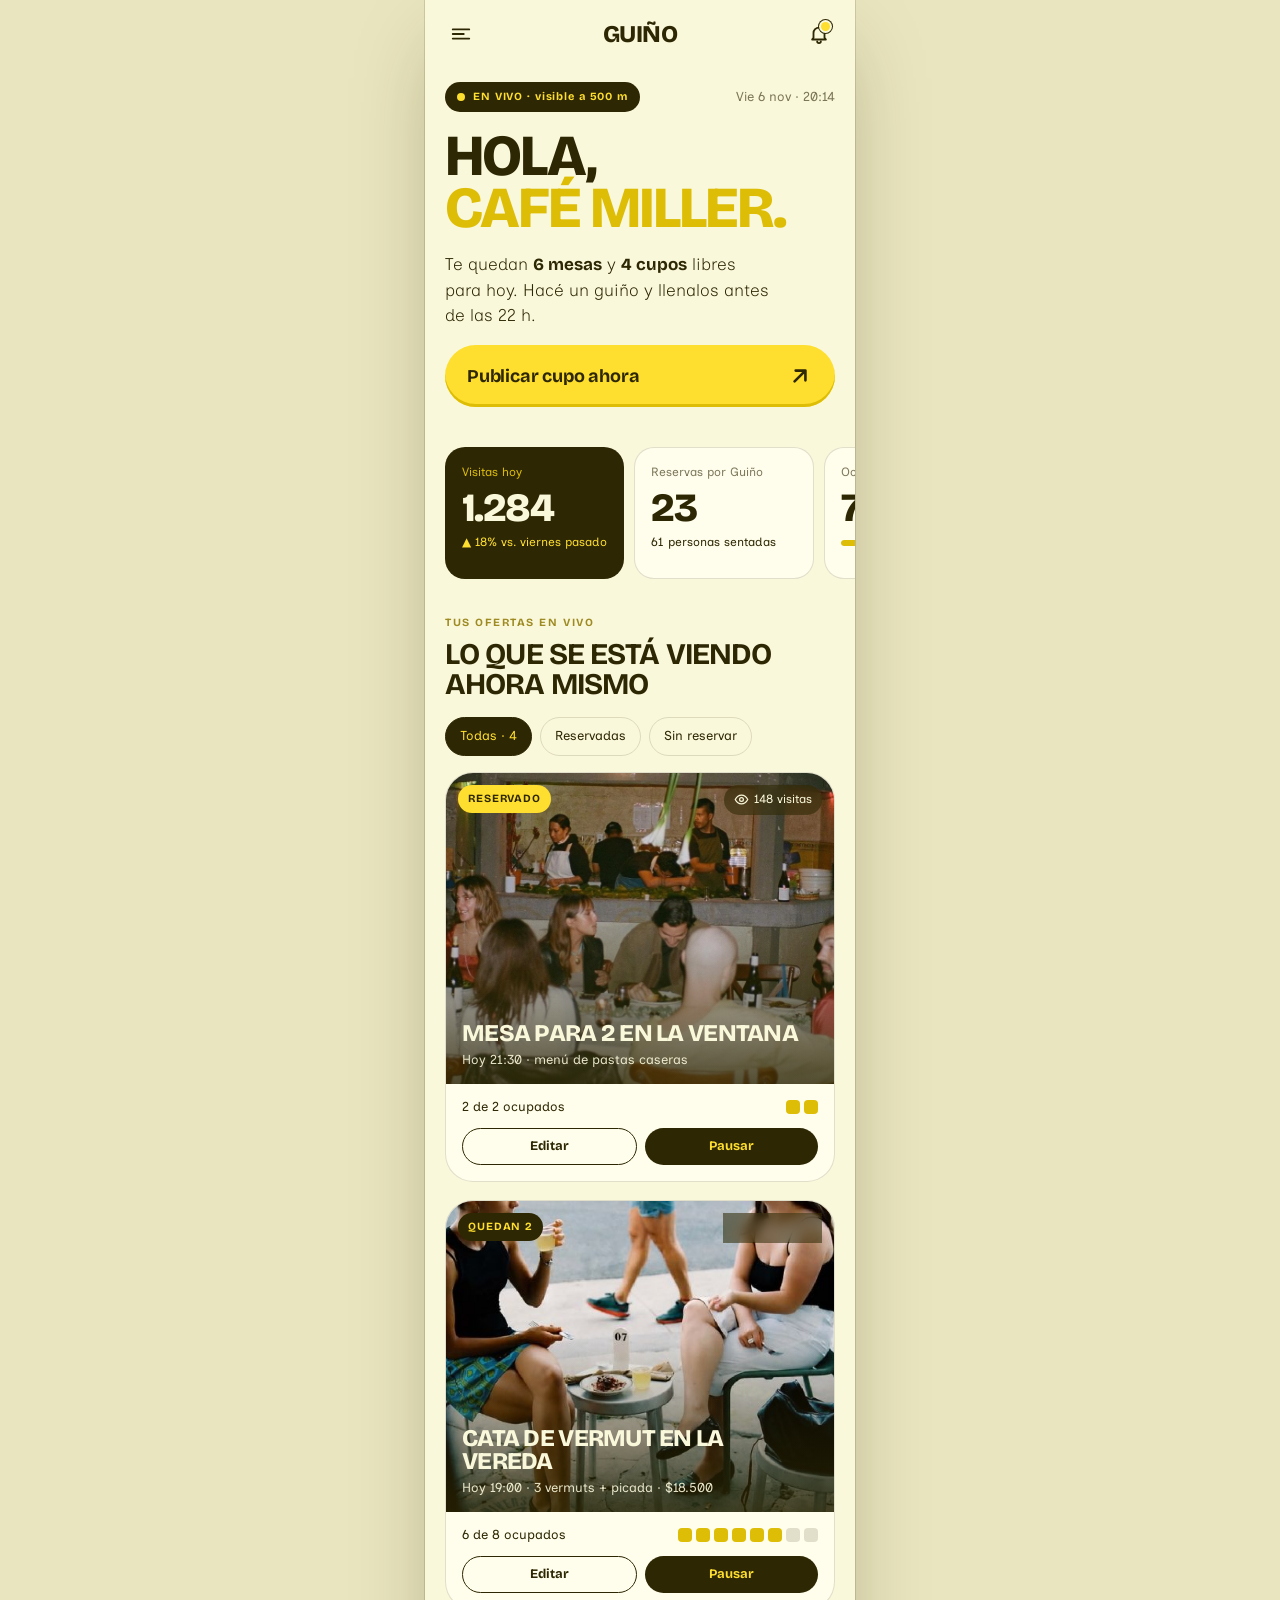
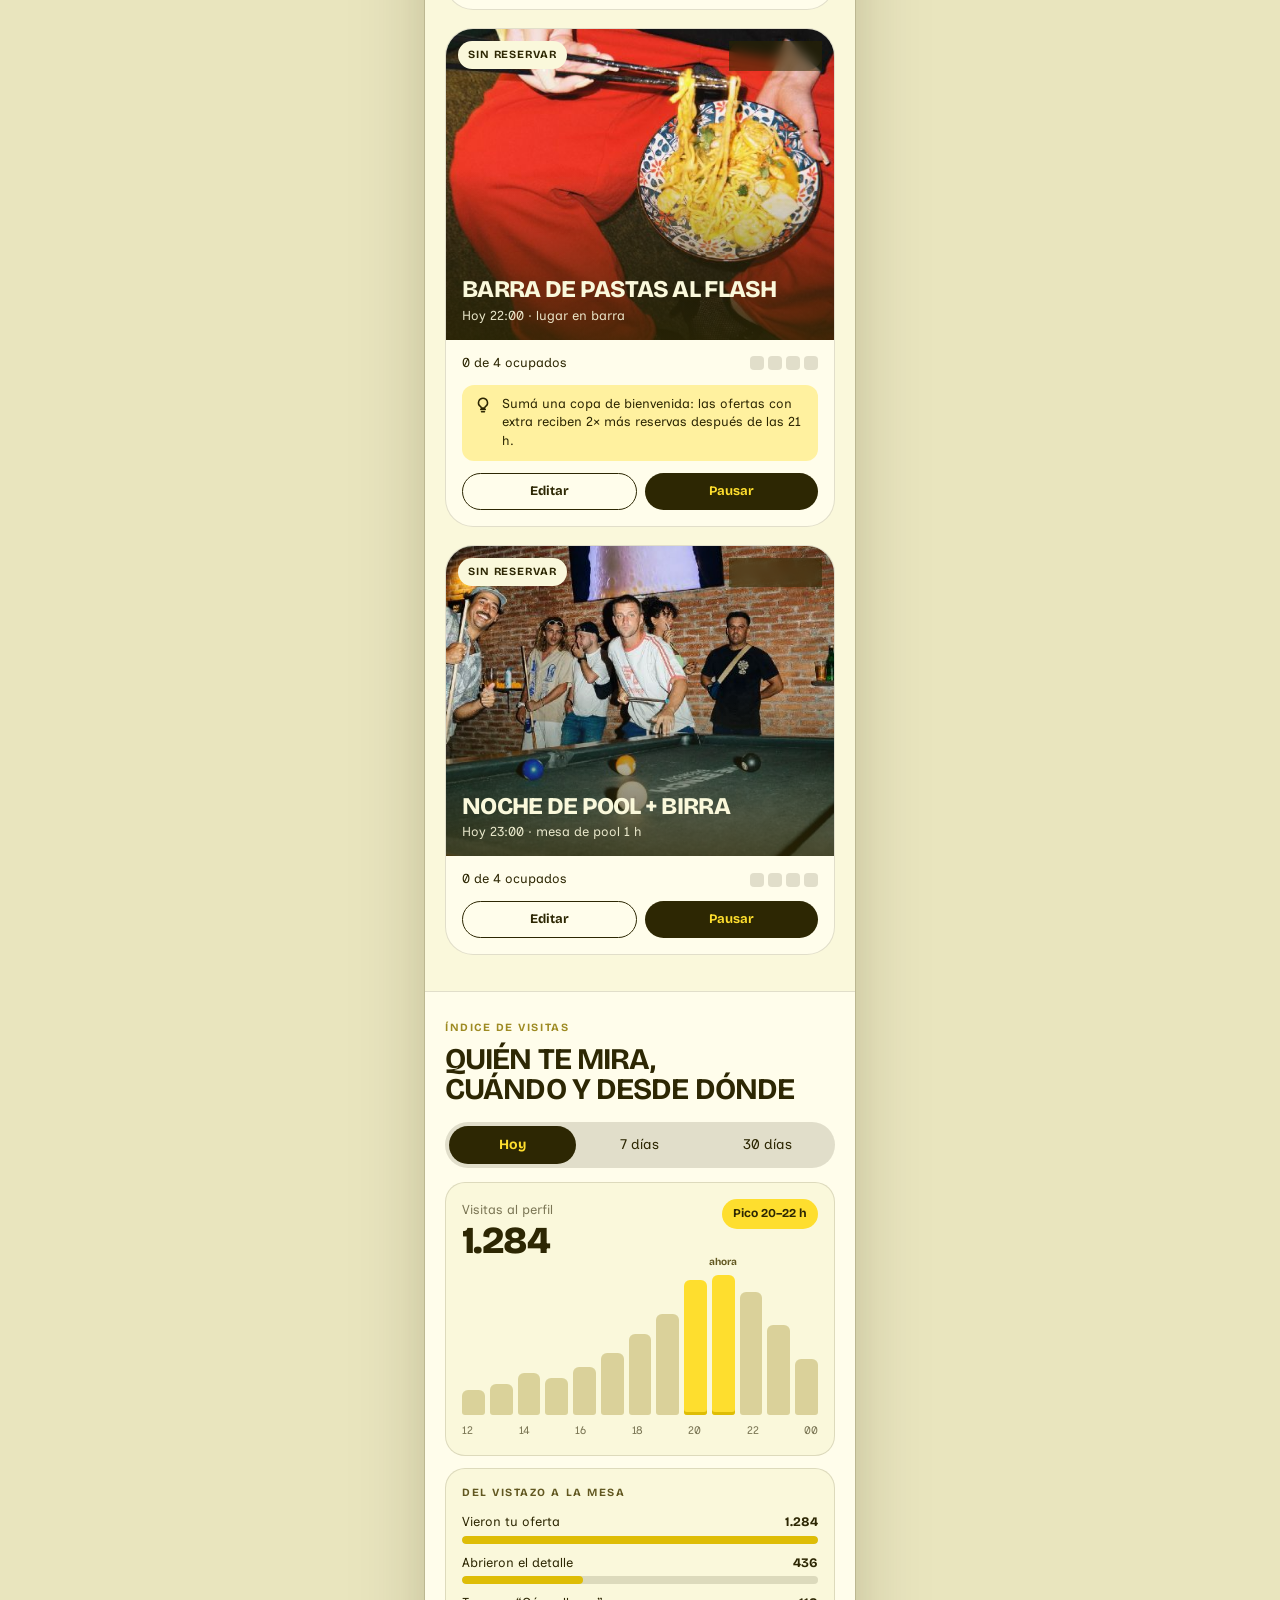
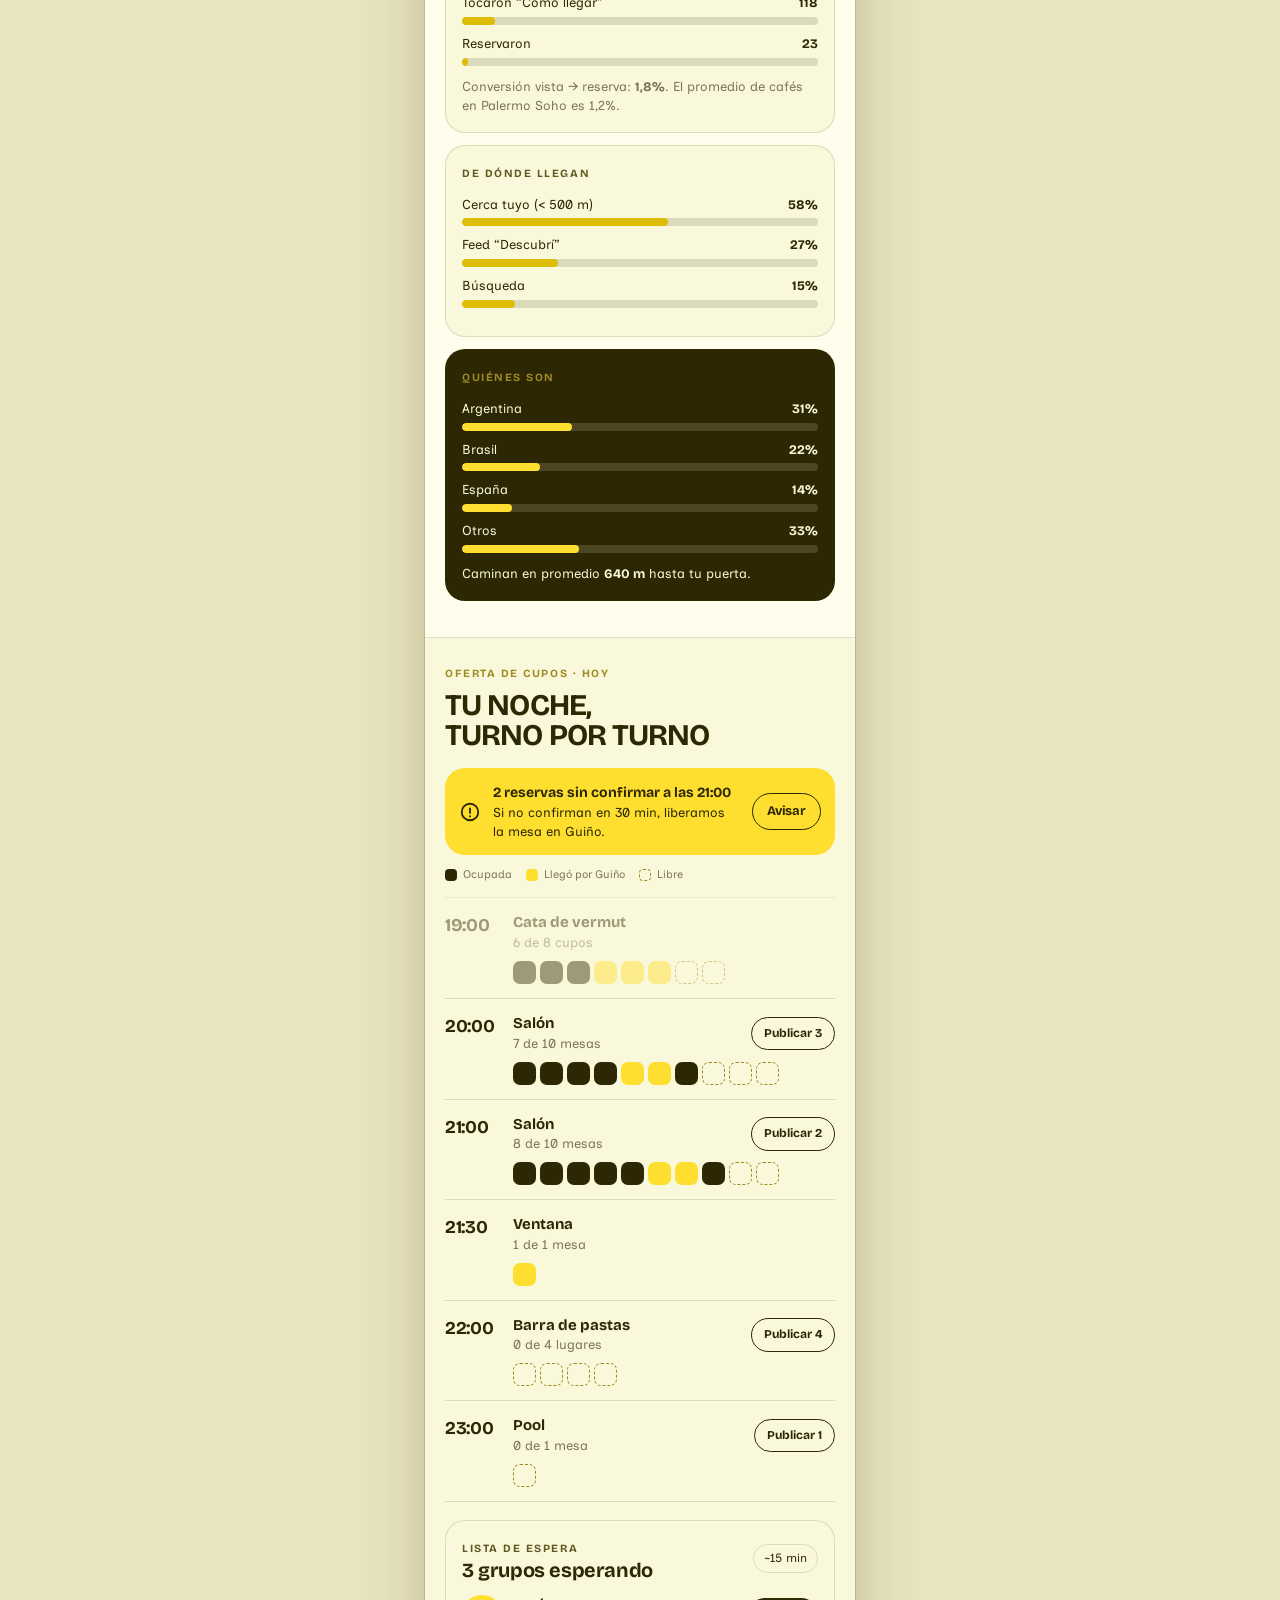
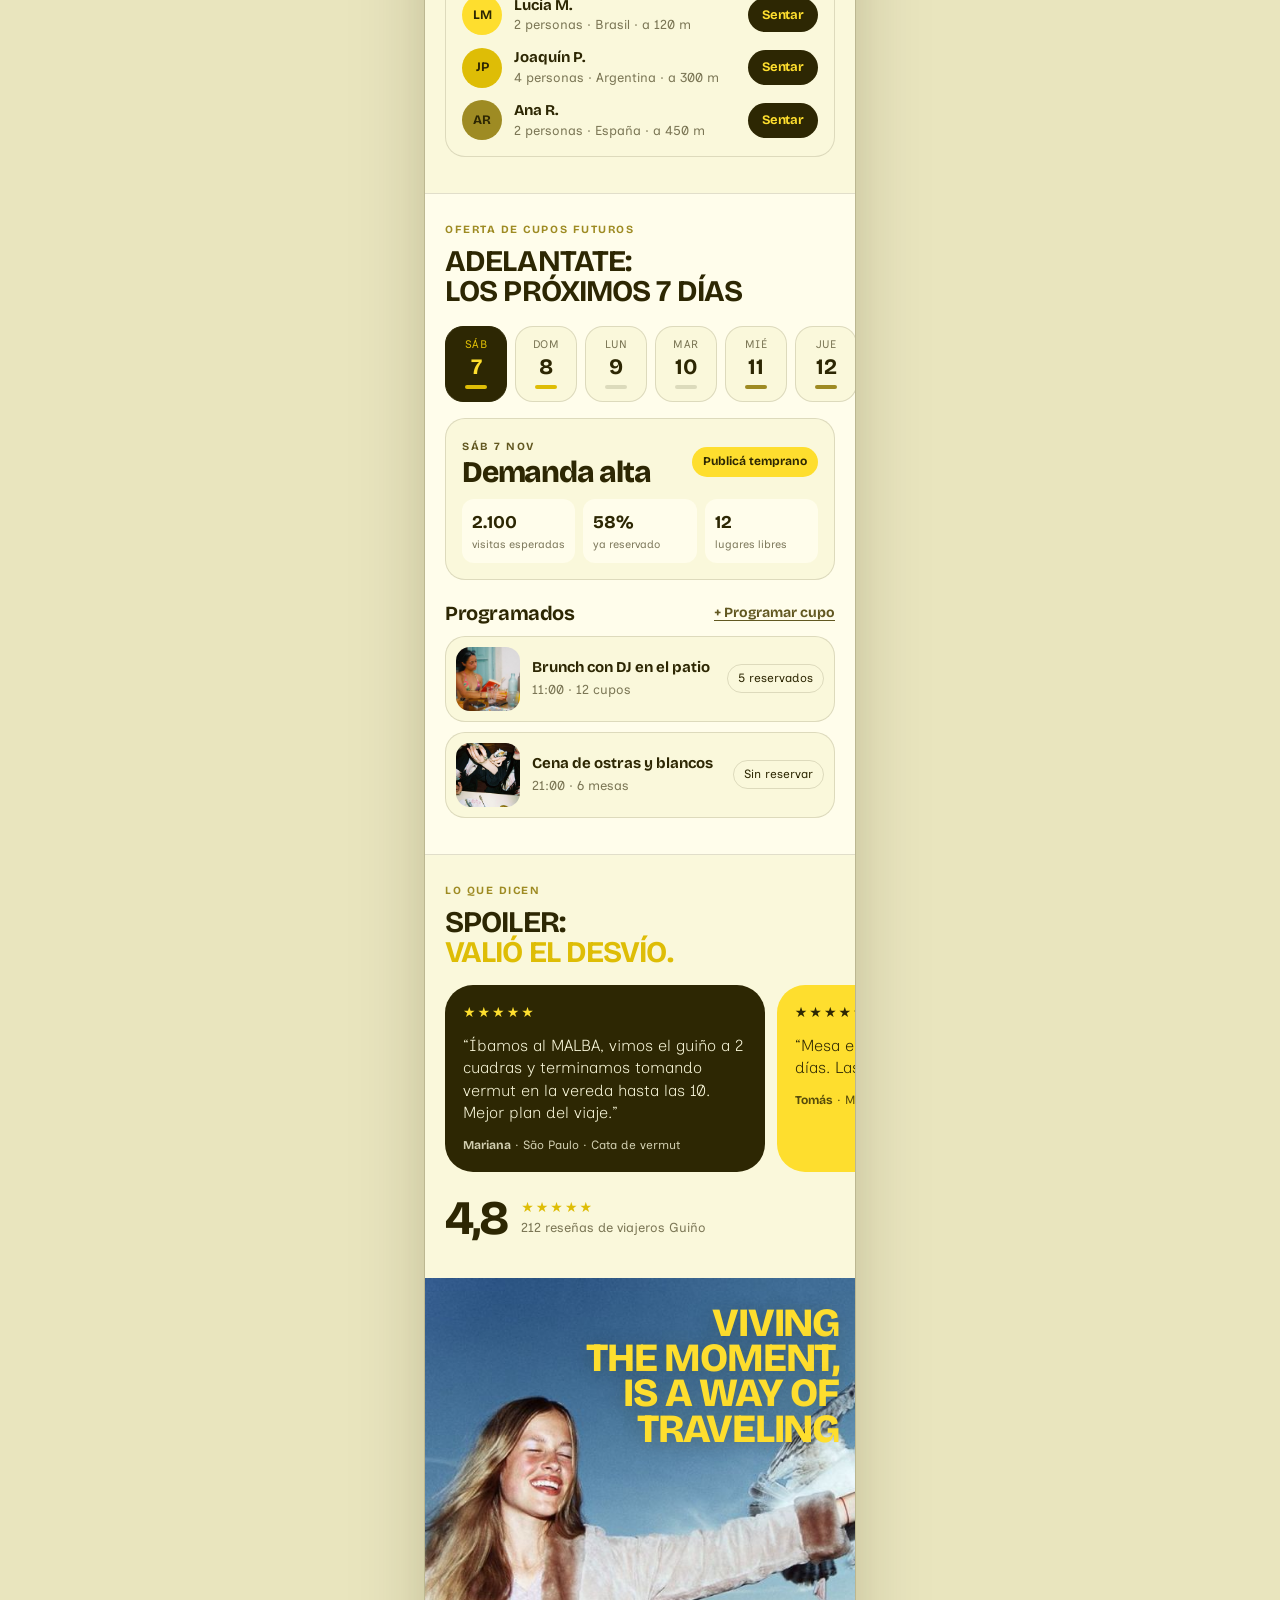
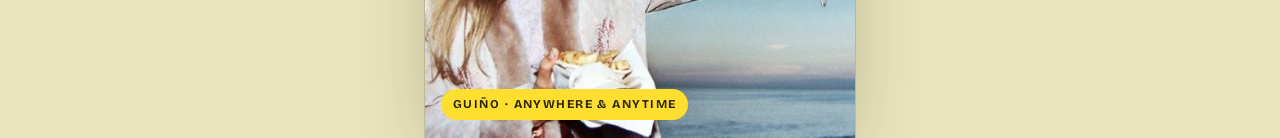
==== index.html @ d04aed24 "Primera versión del prototipo Guiño" ====
<!doctype html>
<html lang="es">
<head>
  <meta charset="utf-8">
  <meta name="viewport" content="width=device-width, initial-scale=1, viewport-fit=cover">
  <meta name="theme-color" content="#FAF8DB">
  <title>Guiño · Panel de oferentes</title>
  <link rel="preconnect" href="https://fonts.googleapis.com">
  <link rel="preconnect" href="https://fonts.gstatic.com" crossorigin>
  <link href="https://fonts.googleapis.com/css2?family=Bricolage+Grotesque:opsz,wght@12..96,400;12..96,700;12..96,800&family=Inclusive+Sans:wght@300;400&display=swap" rel="stylesheet">
  <link rel="stylesheet" href="css/styles.css">
</head>
<body>
<div class="app" id="app">

  <!-- ============ BARRA SUPERIOR (compartida) ============ -->
  <header class="topbar" id="topbar">
    <button class="icon-btn" id="openMenu" aria-label="Abrir menú" aria-controls="drawer" aria-expanded="false">
      <svg viewBox="0 0 24 24"><path d="M3 7h18M3 12h12M3 17h18"/></svg>
    </button>
    <a href="#inicio" class="wordmark" aria-label="Guiño, inicio">GUIÑO</a>
    <button class="icon-btn has-dot" aria-label="Notificaciones: 3 nuevas">
      <svg viewBox="0 0 24 24"><path d="M6 16V11a6 6 0 1 1 12 0v5l1.5 2h-15L6 16Z"/><path d="M10 20a2 2 0 0 0 4 0"/></svg>
    </button>
  </header>

  <main>
    <!-- ============ INICIO ============ -->
    <section id="inicio" class="section hero" data-section="inicio">
      <div class="live-row">
        <span class="live-pill" id="livePill"><i></i> EN VIVO · visible a 500 m</span>
        <span class="date">Vie 6 nov · 20:14</span>
      </div>
      <h1 class="h-display">Hola,<br><span class="hl">Café Miller.</span></h1>
      <p class="lead">Te quedan <b>6 mesas</b> y <b>4 cupos</b> libres para hoy. Hacé un guiño y llenalos antes de las 22&nbsp;h.</p>
      <button class="btn btn-sol btn-xl" data-open-sheet>
        Publicar cupo ahora
        <svg class="arrow" viewBox="0 0 24 24"><path d="M7 17 17 7M8 7h9v9"/></svg>
      </button>
    </section>

    <!-- KPIs -->
    <section class="kpis" aria-label="Resumen de hoy">
      <article class="kpi kpi-dark">
        <span class="kpi-label">Visitas hoy</span>
        <strong class="kpi-num" data-count="1284">0</strong>
        <span class="kpi-delta up">▲ 18% vs. viernes pasado</span>
      </article>
      <article class="kpi">
        <span class="kpi-label">Reservas por Guiño</span>
        <strong class="kpi-num" data-count="23">0</strong>
        <span class="kpi-delta">61 personas sentadas</span>
      </article>
      <article class="kpi">
        <span class="kpi-label">Ocupación ahora</span>
        <strong class="kpi-num"><span data-count="72">0</span>%</strong>
        <div class="meter"><i style="width:72%"></i></div>
      </article>
      <article class="kpi kpi-sol">
        <span class="kpi-label">Ingresos por Guiño</span>
        <strong class="kpi-num kpi-num-sm">$486.300</strong>
        <span class="kpi-delta">hoy, hasta ahora</span>
      </article>
    </section>

    <!-- OFERTAS -->
    <section class="section" id="ofertas" data-section="inicio">
      <div class="sec-head">
        <span class="eyebrow">Tus ofertas en vivo</span>
        <h2 class="h-sec">Lo que se está viendo<br>ahora mismo</h2>
      </div>
      <div class="filters" role="tablist" aria-label="Filtrar ofertas">
        <button class="chip is-on" data-filter="todas">Todas · <span id="cntTodas">4</span></button>
        <button class="chip" data-filter="reservado">Reservadas</button>
        <button class="chip" data-filter="libre">Sin reservar</button>
      </div>
      <div class="offers" id="offers"><!-- render js --></div>
    </section>

    <!-- ============ ÍNDICE DE VISITAS ============ -->
    <section class="section band" id="visitas" data-section="visitas">
      <div class="sec-head">
        <span class="eyebrow">Índice de visitas</span>
        <h2 class="h-sec">Quién te mira,<br>cuándo y desde dónde</h2>
      </div>

      <div class="seg" role="tablist" aria-label="Período">
        <button class="is-on" data-range="hoy">Hoy</button>
        <button data-range="semana">7 días</button>
        <button data-range="mes">30 días</button>
      </div>

      <div class="card chart-card" id="visitas-hora">
        <div class="chart-top">
          <div>
            <span class="muted sm">Visitas al perfil</span>
            <strong class="big-num" id="chartTotal">1.284</strong>
          </div>
          <span class="tag tag-sol" id="chartPeak">Pico 20–22 h</span>
        </div>
        <div class="bars" id="bars" aria-label="Gráfico de visitas"></div>
        <div class="bars-axis" id="barsAxis"></div>
      </div>

      <div class="funnel card">
        <span class="eyebrow dark">Del vistazo a la mesa</span>
        <ol class="funnel-steps">
          <li><span>Vieron tu oferta</span><b>1.284</b><i style="--w:100%"></i></li>
          <li><span>Abrieron el detalle</span><b>436</b><i style="--w:34%"></i></li>
          <li><span>Tocaron “Cómo llegar”</span><b>118</b><i style="--w:9.2%"></i></li>
          <li><span>Reservaron</span><b>23</b><i style="--w:1.8%"></i></li>
        </ol>
        <p class="sm muted">Conversión vista → reserva: <b>1,8%</b>. El promedio de cafés en Palermo Soho es 1,2%.</p>
      </div>

      <div class="grid-2" id="visitas-fuentes">
        <div class="card">
          <span class="eyebrow dark">De dónde llegan</span>
          <ul class="share">
            <li><span>Cerca tuyo (&lt; 500 m)</span><b>58%</b><i style="--w:58%"></i></li>
            <li><span>Feed “Descubrí”</span><b>27%</b><i style="--w:27%"></i></li>
            <li><span>Búsqueda</span><b>15%</b><i style="--w:15%"></i></li>
          </ul>
        </div>
        <div class="card card-dark" id="visitas-viajeros">
          <span class="eyebrow">Quiénes son</span>
          <ul class="share share-dark">
            <li><span>Argentina</span><b>31%</b><i style="--w:31%"></i></li>
            <li><span>Brasil</span><b>22%</b><i style="--w:22%"></i></li>
            <li><span>España</span><b>14%</b><i style="--w:14%"></i></li>
            <li><span>Otros</span><b>33%</b><i style="--w:33%"></i></li>
          </ul>
          <p class="sm">Caminan en promedio <b>640 m</b> hasta tu puerta.</p>
        </div>
      </div>
    </section>

    <!-- ============ CUPOS DE HOY ============ -->
    <section class="section" id="hoy" data-section="hoy">
      <div class="sec-head">
        <span class="eyebrow">Oferta de cupos · hoy</span>
        <h2 class="h-sec">Tu noche,<br>turno por turno</h2>
      </div>

      <div class="alert" id="hoy-sinconfirmar">
        <svg viewBox="0 0 24 24"><path d="M12 8v5M12 16.5v.5"/><circle cx="12" cy="12" r="9"/></svg>
        <div>
          <b>2 reservas sin confirmar a las 21:00</b>
          <p class="sm">Si no confirman en 30 min, liberamos la mesa en Guiño.</p>
        </div>
        <button class="btn btn-ghost btn-sm" data-toast="Recordatorio enviado a 2 reservas.">Avisar</button>
      </div>

      <ol class="timeline" id="hoy-turnos"><!-- render js --></ol>

      <div class="card waitlist" id="hoy-espera">
        <div class="row-between">
          <div>
            <span class="eyebrow dark">Lista de espera</span>
            <h3 class="h-card">3 grupos esperando</h3>
          </div>
          <span class="tag">~15 min</span>
        </div>
        <ul class="wl">
          <li><span class="av" style="--c:#FEDE2E">LM</span><div><b>Lucía M.</b><span class="sm muted">2 personas · Brasil · a 120 m</span></div><button class="btn btn-sm btn-dark" data-toast="Le avisamos a Lucía que su mesa está lista.">Sentar</button></li>
          <li><span class="av" style="--c:#DEBD06">JP</span><div><b>Joaquín P.</b><span class="sm muted">4 personas · Argentina · a 300 m</span></div><button class="btn btn-sm btn-dark" data-toast="Le avisamos a Joaquín que su mesa está lista.">Sentar</button></li>
          <li><span class="av" style="--c:#9E8B23">AR</span><div><b>Ana R.</b><span class="sm muted">2 personas · España · a 450 m</span></div><button class="btn btn-sm btn-dark" data-toast="Le avisamos a Ana que su mesa está lista.">Sentar</button></li>
        </ul>
      </div>
    </section>

    <!-- ============ CUPOS FUTUROS ============ -->
    <section class="section band" id="futuros" data-section="futuros">
      <div class="sec-head">
        <span class="eyebrow">Oferta de cupos futuros</span>
        <h2 class="h-sec">Adelantate:<br>los próximos 7 días</h2>
      </div>

      <div class="days" id="futuros-calendario" role="tablist" aria-label="Elegí un día"><!-- render js --></div>

      <div class="card forecast" id="forecast"><!-- render js --></div>

      <div id="futuros-programados">
        <div class="row-between list-head">
          <h3 class="h-card">Programados</h3>
          <button class="link" data-open-sheet>+ Programar cupo</button>
        </div>
        <div class="sched" id="sched"><!-- render js --></div>
      </div>
    </section>

    <!-- ============ RESEÑAS ============ -->
    <section class="section" id="resenas" data-section="resenas">
      <div class="sec-head">
        <span class="eyebrow">Lo que dicen</span>
        <h2 class="h-sec h-spoiler">Spoiler:<br><span class="hl">valió el desvío.</span></h2>
      </div>
      <div class="reviews">
        <figure class="review">
          <div class="stars" aria-label="5 de 5">★★★★★</div>
          <blockquote>“Íbamos al MALBA, vimos el guiño a 2 cuadras y terminamos tomando vermut en la vereda hasta las 10. Mejor plan del viaje.”</blockquote>
          <figcaption><b>Mariana</b> · São Paulo · Cata de vermut</figcaption>
        </figure>
        <figure class="review review-sol">
          <div class="stars" aria-label="5 de 5">★★★★★</div>
          <blockquote>“Mesa en la ventana sin reservar con días. Las pastas, una locura.”</blockquote>
          <figcaption><b>Tomás</b> · Madrid · Mesa para 2</figcaption>
        </figure>
        <figure class="review">
          <div class="stars" aria-label="4 de 5">★★★★☆</div>
          <blockquote>“Lindo lugar, buena música. Ojo que el pool se llena rápido.”</blockquote>
          <figcaption><b>Camille</b> · Lyon · Noche de pool</figcaption>
        </figure>
      </div>
      <div class="rating-sum">
        <strong>4,8</strong>
        <div><span class="stars">★★★★★</span><span class="sm muted">212 reseñas de viajeros Guiño</span></div>
      </div>
    </section>

    <!-- ============ CIERRE ============ -->
    <section class="outro">
      <img src="assets/img/gaviota.jpg" alt="Una chica ríe frente al mar mientras una gaviota le roba la comida" loading="lazy">
      <p class="outro-type">Viving<br>the moment,<br>is a way of<br>traveling</p>
      <span class="outro-tag">GUIÑO · Anywhere &amp; anytime</span>
    </section>
  </main>

  <!-- Botón flotante -->
  <button class="fab" data-open-sheet aria-label="Publicar cupo">
    <svg viewBox="0 0 24 24"><path d="M12 5v14M5 12h14"/></svg>
  </button>

  <!-- ============ MENÚ LATERAL ============ -->
  <div class="scrim" id="scrim" hidden></div>
  <nav class="drawer" id="drawer" aria-label="Menú principal" aria-hidden="true">
    <div class="drawer-head">
      <img src="assets/img/vermut-vereda.jpg" alt="">
      <div>
        <b>Café Miller</b>
        <span class="sm">Palermo Soho · Café &amp; vintage</span>
      </div>
      <button class="icon-btn" id="closeMenu" aria-label="Cerrar menú">
        <svg viewBox="0 0 24 24"><path d="M6 6l12 12M18 6 6 18"/></svg>
      </button>
    </div>

    <ul class="nav">
      <li><a href="#inicio" data-nav="inicio"><span class="n">01</span>Inicio</a>
        <ul class="sub"><li><a href="#ofertas">Ofertas en vivo</a></li></ul></li>
      <li><a href="#visitas" data-nav="visitas"><span class="n">02</span>Índice de visitas</a>
        <ul class="sub">
          <li><a href="#visitas-hora">Por hora</a></li>
          <li><a href="#visitas-fuentes">Fuentes</a></li>
          <li><a href="#visitas-viajeros">Viajeros</a></li>
        </ul></li>
      <li><a href="#hoy" data-nav="hoy"><span class="n">03</span>Cupos de hoy <em class="badge">6</em></a>
        <ul class="sub">
          <li><a href="#hoy-turnos">Turnos</a></li>
          <li><a href="#hoy-sinconfirmar">Sin confirmar</a></li>
          <li><a href="#hoy-espera">Lista de espera</a></li>
        </ul></li>
      <li><a href="#futuros" data-nav="futuros"><span class="n">04</span>Cupos futuros</a>
        <ul class="sub">
          <li><a href="#futuros-calendario">Calendario</a></li>
          <li><a href="#futuros-programados">Programados</a></li>
        </ul></li>
      <li><a href="#resenas" data-nav="resenas"><span class="n">05</span>Reseñas</a></li>
    </ul>

    <ul class="nav-secondary">
      <li><a href="#" data-toast="Perfil del lugar · próximamente en el prototipo">Perfil del lugar</a></li>
      <li><a href="#" data-toast="Pagos y liquidaciones · próximamente en el prototipo">Pagos y liquidaciones</a></li>
      <li><a href="#" data-toast="Ayuda · próximamente en el prototipo">Ayuda</a></li>
    </ul>

    <label class="switch-row">
      <span><b>Visible en vivo</b><span class="sm">Los viajeros cerca te ven</span></span>
      <input type="checkbox" id="liveToggle" checked>
      <span class="switch" aria-hidden="true"></span>
    </label>
  </nav>

  <!-- ============ HOJA: PUBLICAR CUPO ============ -->
  <div class="sheet" id="sheet" role="dialog" aria-modal="true" aria-labelledby="sheetTitle" aria-hidden="true">
    <div class="sheet-grip"></div>
    <div class="sheet-head">
      <h2 id="sheetTitle" class="h-card">Hacé un guiño</h2>
      <button class="icon-btn" data-close-sheet aria-label="Cerrar">
        <svg viewBox="0 0 24 24"><path d="M6 6l12 12M18 6 6 18"/></svg>
      </button>
    </div>
    <form id="publishForm">
      <fieldset>
        <legend>¿Qué ofrecés?</legend>
        <div class="chips" data-group="tipo">
          <button type="button" class="chip is-on" data-v="Mesa">Mesa</button>
          <button type="button" class="chip" data-v="Experiencia">Experiencia</button>
          <button type="button" class="chip" data-v="Barra">Lugar en barra</button>
        </div>
      </fieldset>
      <fieldset>
        <legend>¿Para cuándo?</legend>
        <div class="chips" data-group="hora">
          <button type="button" class="chip is-on" data-v="Ahora">Ahora</button>
          <button type="button" class="chip" data-v="20:30">20:30</button>
          <button type="button" class="chip" data-v="21:00">21:00</button>
          <button type="button" class="chip" data-v="21:30">21:30</button>
          <button type="button" class="chip" data-v="22:00">22:00</button>
        </div>
      </fieldset>
      <fieldset>
        <legend>Lugares</legend>
        <div class="stepper">
          <button type="button" data-step="-1" aria-label="Menos">−</button>
          <output id="lugares">2</output>
          <button type="button" data-step="1" aria-label="Más">+</button>
        </div>
      </fieldset>
      <fieldset>
        <legend>El guiño (opcional)</legend>
        <div class="chips" data-group="extra">
          <button type="button" class="chip is-on" data-v="">Sin extra</button>
          <button type="button" class="chip" data-v="Copa de bienvenida">Copa de bienvenida</button>
          <button type="button" class="chip" data-v="10% off">10% off</button>
        </div>
      </fieldset>
      <div class="preview">
        <span class="eyebrow dark">Así lo ven los viajeros</span>
        <p id="previewText"><b>Mesa para 2 · Ahora</b><br>A 500 m: Café Miller, comida casera y moda vintage. ¿Te sumás?</p>
      </div>
      <button type="submit" class="btn btn-dark btn-xl">Publicar en vivo
        <svg class="arrow" viewBox="0 0 24 24"><path d="M7 17 17 7M8 7h9v9"/></svg>
      </button>
    </form>
  </div>

  <div class="toast" id="toast" role="status" aria-live="polite"></div>
</div>

<script src="js/app.js"></script>
</body>
</html>
---- css/styles.css ----
/* =========================================================
   GUIÑO · Panel de oferentes — sistema visual
   Paleta y tipografías tomadas del branding (ppt GUIÑO)
   ========================================================= */
:root {
  --crema:   #FAF8DB;
  --sol:     #FEDE2E;
  --mostaza: #DEBD06;
  --oliva:   #9E8B23;
  --musgo:   #625821;
  --noche:   #2D2703;

  --bg: var(--crema);
  --ink: var(--noche);
  --ink-soft: color-mix(in srgb, var(--noche) 62%, transparent);
  --line: color-mix(in srgb, var(--noche) 14%, transparent);
  --card: #FFFDEB;

  --f-title: "Bricolage Grotesque", system-ui, sans-serif;
  --f-text: "Inclusive Sans", system-ui, sans-serif;

  --r-lg: 28px;
  --r-md: 20px;
  --r-sm: 12px;
  --gutter: 20px;
  --app-w: 430px;
}

* { box-sizing: border-box; margin: 0; padding: 0; }
html { scroll-behavior: smooth; scroll-padding-top: 76px; }
body {
  background: #E9E5BE;
  color: var(--ink);
  font-family: var(--f-text);
  font-size: 15px;
  line-height: 1.45;
  -webkit-font-smoothing: antialiased;
}
img { display: block; max-width: 100%; }
button { font: inherit; color: inherit; background: none; border: 0; cursor: pointer; }
a { color: inherit; text-decoration: none; }
svg { width: 22px; height: 22px; fill: none; stroke: currentColor; stroke-width: 2; stroke-linecap: round; stroke-linejoin: round; }
b, strong { font-weight: 400; font-family: var(--f-title); font-weight: 700; }

/* ---------- Marco de app (en desktop se ve como un teléfono) ---------- */
.app {
  position: relative;
  max-width: var(--app-w);
  margin: 0 auto;
  min-height: 100vh;
  background: var(--bg);
  overflow-x: clip;
}
@media (min-width: 600px) {
  .app { box-shadow: 0 0 0 1px var(--line), 0 30px 80px -20px rgba(45,39,3,.35); }
}

/* ---------- Tipografía ---------- */
.h-display {
  font-family: var(--f-title);
  font-weight: 800;
  font-size: clamp(46px, 14vw, 58px);
  line-height: .9;
  letter-spacing: -.035em;
  text-transform: uppercase;
}
.h-sec {
  font-family: var(--f-title);
  font-weight: 700;
  font-size: 30px;
  line-height: 1;
  letter-spacing: -.03em;
  text-transform: uppercase;
}
.h-card { font-family: var(--f-title); font-weight: 700; font-size: 20px; letter-spacing: -.02em; line-height: 1.1; }
.hl { color: var(--mostaza); }
.eyebrow {
  display: inline-block;
  font-family: var(--f-title);
  font-size: 11px;
  font-weight: 700;
  letter-spacing: .14em;
  text-transform: uppercase;
  color: var(--oliva);
}
.eyebrow.dark { color: var(--musgo); }
.lead { font-size: 17px; font-weight: 300; max-width: 30ch; }
.sm { font-size: 13px; }
.muted { color: var(--ink-soft); }

/* ---------- Barra superior ---------- */
.topbar {
  position: sticky; top: 0; z-index: 20;
  display: flex; align-items: center; justify-content: space-between;
  padding: 12px 14px;
  background: color-mix(in srgb, var(--crema) 88%, transparent);
  backdrop-filter: blur(12px);
  -webkit-backdrop-filter: blur(12px);
  transition: box-shadow .2s;
}
.topbar.is-scrolled { box-shadow: 0 1px 0 var(--line); }
.wordmark { font-family: var(--f-title); font-weight: 800; font-size: 24px; letter-spacing: -.02em; }
.icon-btn {
  width: 44px; height: 44px; border-radius: 50%;
  display: grid; place-items: center; position: relative;
  transition: background .15s;
}
.icon-btn:hover { background: color-mix(in srgb, var(--noche) 7%, transparent); }
.has-dot::after {
  content: ""; position: absolute; top: 10px; right: 11px;
  width: 9px; height: 9px; border-radius: 50%;
  background: var(--sol); box-shadow: 0 0 0 2px var(--crema), 0 0 0 3px var(--noche);
}

/* ---------- Secciones ---------- */
.section { padding: 28px var(--gutter) 36px; }
.band { background: var(--card); border-block: 1px solid var(--line); }
.sec-head { margin-bottom: 18px; display: grid; gap: 8px; }

/* ---------- Hero ---------- */
.hero { display: grid; gap: 18px; padding-top: 14px; }
.live-row { display: flex; justify-content: space-between; align-items: center; }
.live-pill {
  display: inline-flex; align-items: center; gap: 8px;
  font-family: var(--f-title); font-weight: 700; font-size: 11px; letter-spacing: .08em;
  padding: 7px 12px; border-radius: 99px; background: var(--noche); color: var(--sol);
}
.live-pill i { width: 8px; height: 8px; border-radius: 50%; background: var(--sol); animation: pulse 1.6s infinite; }
.live-pill.is-off { background: var(--line); color: var(--ink-soft); }
.live-pill.is-off i { background: var(--ink-soft); animation: none; }
@keyframes pulse { 0%{box-shadow:0 0 0 0 rgba(254,222,46,.7)} 70%{box-shadow:0 0 0 9px rgba(254,222,46,0)} 100%{box-shadow:0 0 0 0 rgba(254,222,46,0)} }
.date { font-size: 13px; color: var(--ink-soft); }

/* ---------- Botones ---------- */
.btn {
  display: inline-flex; align-items: center; justify-content: center; gap: 10px;
  font-family: var(--f-title); font-weight: 700; letter-spacing: -.01em;
  border-radius: 99px; padding: 12px 18px;
  transition: transform .12s, background .15s;
}
.btn:active { transform: scale(.97); }
.btn-xl { width: 100%; padding: 18px 22px; font-size: 18px; justify-content: space-between; }
.btn-sm { padding: 8px 14px; font-size: 13px; }
.btn-sol { background: var(--sol); color: var(--noche); box-shadow: inset 0 -3px 0 var(--mostaza); }
.btn-sol:hover { background: #ffe54f; }
.btn-dark { background: var(--noche); color: var(--sol); }
.btn-ghost { border: 1.5px solid var(--noche); }
.btn .arrow { width: 26px; height: 26px; stroke-width: 2.4; }
.link { font-family: var(--f-title); font-weight: 700; font-size: 14px; color: var(--musgo); text-decoration: underline; text-underline-offset: 3px; }

/* ---------- KPIs ---------- */
.kpis {
  display: grid; grid-auto-flow: column; grid-auto-columns: 46%;
  gap: 10px; overflow-x: auto; padding: 4px var(--gutter) 8px;
  scroll-snap-type: x mandatory; scroll-padding-inline: var(--gutter); scrollbar-width: none;
}
.kpis::-webkit-scrollbar { display: none; }
.kpi {
  scroll-snap-align: start;
  display: grid; gap: 6px; align-content: start;
  padding: 16px; border-radius: var(--r-md);
  background: var(--card); border: 1px solid var(--line);
  min-height: 132px;
}
.kpi-dark { background: var(--noche); color: var(--crema); border-color: transparent; }
.kpi-dark .kpi-label { color: var(--mostaza); }
.kpi-sol { background: var(--sol); border-color: transparent; }
.kpi-label { font-size: 12px; color: var(--ink-soft); }
.kpi-num { font-family: var(--f-title); font-weight: 800; font-size: 40px; line-height: 1; letter-spacing: -.04em; }
.kpi-num-sm { font-size: 28px; margin-top: 8px; }
.kpi-delta { font-size: 12px; }
.kpi-delta.up { color: var(--sol); }
.meter { height: 6px; border-radius: 9px; background: var(--line); overflow: hidden; margin-top: 6px; }
.meter i { display: block; height: 100%; background: var(--mostaza); border-radius: inherit; }

/* ---------- Chips / filtros ---------- */
.filters, .chips { display: flex; gap: 8px; flex-wrap: wrap; }
.filters { margin-bottom: 16px; }
.chip {
  padding: 9px 14px; border-radius: 99px; font-size: 13px;
  border: 1.5px solid var(--line); background: transparent;
  transition: background .15s, border-color .15s;
}
.chip.is-on { background: var(--noche); color: var(--sol); border-color: var(--noche); }

/* ---------- Ofertas ---------- */
.offers { display: grid; gap: 18px; }
.offer {
  border-radius: var(--r-lg); overflow: hidden; background: var(--card);
  border: 1px solid var(--line);
  animation: rise .5s both;
}
@keyframes rise { from { opacity: 0; transform: translateY(14px); } }
.offer-media { position: relative; aspect-ratio: 4/3.2; }
.offer-media img { width: 100%; height: 100%; object-fit: cover; }
.offer-media::after {
  content: ""; position: absolute; inset: 0;
  background: linear-gradient(180deg, rgba(45,39,3,0) 45%, rgba(45,39,3,.78));
}
.offer-status {
  position: absolute; top: 12px; left: 12px; z-index: 1;
  font-family: var(--f-title); font-weight: 700; font-size: 11px; letter-spacing: .08em; text-transform: uppercase;
  padding: 6px 10px; border-radius: 99px;
}
.st-reservado { background: var(--sol); color: var(--noche); }
.st-libre { background: var(--crema); color: var(--noche); }
.st-ultimos { background: var(--noche); color: var(--sol); }
.offer-views {
  position: absolute; top: 12px; right: 12px; z-index: 1;
  display: inline-flex; align-items: center; gap: 5px;
  font-size: 12px; color: var(--crema);
  padding: 6px 10px; border-radius: 99px; background: rgba(45,39,3,.55); backdrop-filter: blur(6px);
}
.offer-views svg { width: 15px; height: 15px; }
.offer-title {
  position: absolute; left: 16px; right: 16px; bottom: 14px; z-index: 1;
  color: var(--crema);
}
.offer-title h3 { font-family: var(--f-title); font-weight: 800; font-size: 24px; line-height: .95; letter-spacing: -.03em; text-transform: uppercase; }
.offer-title p { font-size: 13px; opacity: .9; margin-top: 6px; }
.offer-body { padding: 14px 16px 16px; display: grid; gap: 12px; }
.offer-meta { display: flex; justify-content: space-between; align-items: center; font-size: 13px; }
.slots { display: flex; gap: 4px; }
.slots i { width: 14px; height: 14px; border-radius: 4px; background: var(--line); }
.slots i.on { background: var(--mostaza); }
.tip {
  display: flex; gap: 10px; align-items: flex-start;
  background: color-mix(in srgb, var(--sol) 40%, transparent);
  padding: 10px 12px; border-radius: var(--r-sm); font-size: 13px;
}
.tip svg { flex: none; width: 18px; height: 18px; margin-top: 1px; }
.offer-actions { display: flex; gap: 8px; }
.offer-actions .btn { flex: 1; }

/* ---------- Segmented ---------- */
.seg { display: grid; grid-template-columns: repeat(3,1fr); background: var(--line); border-radius: 99px; padding: 4px; margin-bottom: 14px; }
.seg button { padding: 9px 0; border-radius: 99px; font-size: 14px; transition: background .15s; }
.seg button.is-on { background: var(--noche); color: var(--sol); font-family: var(--f-title); font-weight: 700; }

/* ---------- Cards genéricas ---------- */
.card { background: var(--bg); border: 1px solid var(--line); border-radius: var(--r-md); padding: 16px; }
.band .card { background: var(--crema); }
.card-dark { background: var(--noche) !important; color: var(--crema); border-color: transparent; }
.grid-2 { display: grid; gap: 12px; margin-top: 12px; }
.row-between { display: flex; justify-content: space-between; align-items: center; gap: 12px; }
.tag { font-size: 12px; padding: 5px 10px; border-radius: 99px; border: 1px solid var(--line); white-space: nowrap; }
.tag-sol { background: var(--sol); border-color: transparent; font-family: var(--f-title); font-weight: 700; }
.big-num { display: block; font-family: var(--f-title); font-weight: 800; font-size: 38px; letter-spacing: -.04em; line-height: 1.05; }

/* ---------- Gráfico de barras ---------- */
.chart-card { display: grid; gap: 14px; }
.chart-top { display: flex; justify-content: space-between; align-items: flex-start; }
.bars { height: 140px; display: flex; align-items: flex-end; gap: 5px; }
.bars span {
  flex: 1; border-radius: 6px 6px 3px 3px;
  background: color-mix(in srgb, var(--oliva) 35%, transparent);
  height: var(--h); transition: height .5s cubic-bezier(.2,.8,.2,1), background .2s;
  position: relative;
}
.bars span.peak { background: var(--sol); box-shadow: inset 0 -3px 0 var(--mostaza); }
.bars span.now::after {
  content: "ahora"; position: absolute; top: -20px; left: 50%; transform: translateX(-50%);
  font-size: 10px; font-family: var(--f-title); font-weight: 700; color: var(--musgo);
}
.bars-axis { display: flex; justify-content: space-between; font-size: 11px; color: var(--ink-soft); margin-top: -6px; }

/* ---------- Funnel / share ---------- */
.funnel { margin-top: 12px; display: grid; gap: 12px; }
.funnel-steps, .share { list-style: none; display: grid; gap: 10px; }
.funnel-steps li, .share li {
  display: grid; grid-template-columns: 1fr auto; gap: 4px 10px; font-size: 13px;
}
.funnel-steps i, .share i {
  grid-column: 1 / -1; height: 8px; border-radius: 9px; background: var(--line); position: relative; overflow: hidden;
}
.funnel-steps i::before, .share i::before {
  content: ""; position: absolute; inset: 0 auto 0 0; width: max(var(--w), 6px);
  background: var(--mostaza); border-radius: inherit;
}
.share { margin: 12px 0; }
.share-dark i { background: rgba(250,248,219,.15); }
.share-dark i::before { background: var(--sol); }

/* ---------- Alerta ---------- */
.alert {
  display: grid; grid-template-columns: auto 1fr auto; gap: 12px; align-items: center;
  padding: 14px; border-radius: var(--r-md); background: var(--sol); margin-bottom: 18px;
}
.alert b { font-size: 14px; }

/* ---------- Timeline (cupos de hoy) ---------- */
.timeline { list-style: none; display: grid; gap: 0; margin-bottom: 18px; }
.turn {
  display: grid; grid-template-columns: 56px 1fr; gap: 12px;
  padding: 14px 0; border-top: 1px solid var(--line);
}
.turn:last-child { border-bottom: 1px solid var(--line); }
.turn time { font-family: var(--f-title); font-weight: 700; font-size: 18px; letter-spacing: -.02em; }
.turn.is-past { opacity: .45; }
.turn-row { display: flex; justify-content: space-between; align-items: center; gap: 8px; }
.turn-row b { font-size: 15px; }
.tables { display: flex; gap: 4px; flex-wrap: wrap; margin-top: 8px; }
.tables i {
  width: 23px; height: 23px; border-radius: 7px; font-style: normal;
  display: grid; place-items: center; font-size: 10px;
  background: var(--noche); color: var(--crema);
}
.tables i.free { background: transparent; border: 1.5px dashed var(--oliva); color: var(--musgo); }
.tables i.guino { background: var(--sol); color: var(--noche); }
.legend { display: flex; gap: 14px; font-size: 11px; color: var(--ink-soft); margin: -6px 0 14px; flex-wrap: wrap; }
.legend span { display: inline-flex; gap: 6px; align-items: center; }
.legend i { width: 12px; height: 12px; border-radius: 4px; background: var(--noche); }
.legend i.free { background: transparent; border: 1.5px dashed var(--oliva); }
.legend i.guino { background: var(--sol); }
.btn-free { padding: 7px 12px; font-size: 12px; border: 1.5px solid var(--noche); border-radius: 99px; font-family: var(--f-title); font-weight: 700; white-space: nowrap; }
.btn-free.is-done { background: var(--noche); color: var(--sol); }

/* ---------- Lista de espera ---------- */
.waitlist { display: grid; gap: 14px; }
.wl { list-style: none; display: grid; gap: 12px; }
.wl li { display: grid; grid-template-columns: auto 1fr auto; gap: 12px; align-items: center; }
.wl li div { display: grid; }
.av {
  width: 40px; height: 40px; border-radius: 50%; display: grid; place-items: center;
  background: var(--c); font-family: var(--f-title); font-weight: 700; font-size: 13px;
}

/* ---------- Cupos futuros ---------- */
.days {
  display: grid; grid-auto-flow: column; grid-auto-columns: 62px; gap: 8px;
  overflow-x: auto; scrollbar-width: none; margin: 0 calc(-1 * var(--gutter)) 14px; padding: 2px var(--gutter);
}
.days::-webkit-scrollbar { display: none; }
.day {
  display: grid; justify-items: center; gap: 2px; padding: 10px 0 12px;
  border-radius: 18px; border: 1.5px solid var(--line); background: var(--crema);
}
.day small { font-size: 11px; color: var(--ink-soft); text-transform: uppercase; letter-spacing: .06em; }
.day b { font-size: 22px; line-height: 1.1; }
.day .dem { width: 22px; height: 4px; border-radius: 4px; background: var(--line); margin-top: 4px; }
.day .dem.alta { background: var(--mostaza); }
.day .dem.media { background: var(--oliva); }
.day.is-on { background: var(--noche); color: var(--sol); border-color: var(--noche); }
.day.is-on small { color: var(--mostaza); }
.forecast { display: grid; gap: 10px; }
.forecast .big-num { font-size: 30px; }
.fc-grid { display: grid; grid-template-columns: repeat(3,1fr); gap: 8px; }
.fc-grid div { background: var(--card); border-radius: var(--r-sm); padding: 10px; display: grid; gap: 2px; }
.fc-grid b { font-size: 18px; }
.fc-grid span { font-size: 11px; color: var(--ink-soft); }
.list-head { margin: 22px 0 12px; }
.sched { display: grid; gap: 10px; }
.sched-item {
  display: grid; grid-template-columns: 64px 1fr auto; gap: 12px; align-items: center;
  padding: 10px; border-radius: var(--r-md); background: var(--crema); border: 1px solid var(--line);
}
.sched-item img { width: 64px; height: 64px; border-radius: 14px; object-fit: cover; }
.sched-item div { display: grid; gap: 2px; }
.sched-item b { font-size: 15px; }
.empty { padding: 18px; text-align: center; border: 1.5px dashed var(--oliva); border-radius: var(--r-md); color: var(--musgo); font-size: 14px; }

/* ---------- Reseñas ---------- */
.reviews {
  display: grid; grid-auto-flow: column; grid-auto-columns: 82%; gap: 12px;
  overflow-x: auto; scroll-snap-type: x mandatory; scroll-padding-inline: var(--gutter); scrollbar-width: none;
  margin: 0 calc(-1 * var(--gutter)); padding: 0 var(--gutter) 4px;
}
.reviews::-webkit-scrollbar { display: none; }
.review { scroll-snap-align: start; padding: 18px; border-radius: var(--r-lg); background: var(--noche); color: var(--crema); display: grid; gap: 12px; align-content: start; }
.review blockquote { font-size: 16px; font-weight: 300; line-height: 1.4; }
.review figcaption { font-size: 12px; opacity: .8; }
.review-sol { background: var(--sol); color: var(--noche); }
.stars { color: var(--sol); letter-spacing: 2px; font-size: 14px; }
.review-sol .stars { color: var(--noche); }
.rating-sum { display: flex; align-items: center; gap: 14px; margin-top: 18px; }
.rating-sum > strong { font-size: 48px; letter-spacing: -.04em; line-height: 1; }
.rating-sum div { display: grid; }
.rating-sum .stars { color: var(--mostaza); }

/* ---------- Cierre ---------- */
.outro { position: relative; height: 460px; overflow: hidden; margin-bottom: 0; }
.outro img { width: 100%; height: 100%; object-fit: cover; object-position: 30% center; }
.outro-type {
  position: absolute; right: 16px; top: 28px; text-align: right;
  font-family: var(--f-title); font-weight: 800; font-size: 40px; line-height: .88; letter-spacing: -.03em; text-transform: uppercase;
  color: var(--sol);
  text-shadow: 0 2px 20px rgba(45,39,3,.25);
}
.outro-tag {
  position: absolute; left: 16px; bottom: 18px;
  font-family: var(--f-title); font-weight: 700; font-size: 12px; letter-spacing: .12em; text-transform: uppercase;
  color: var(--noche); background: var(--sol); padding: 7px 12px; border-radius: 99px;
}

/* ---------- FAB ---------- */
.fab {
  position: fixed; z-index: 15;
  bottom: calc(20px + env(safe-area-inset-bottom));
  right: max(20px, calc((100vw - var(--app-w)) / 2 + 20px));
  width: 60px; height: 60px; border-radius: 50%;
  background: var(--sol); color: var(--noche); display: grid; place-items: center;
  box-shadow: inset 0 -3px 0 var(--mostaza), 0 10px 30px -6px rgba(45,39,3,.45);
  transform: scale(0); transition: transform .25s cubic-bezier(.3,1.4,.6,1);
}
.fab.is-visible { transform: scale(1); }
.fab svg { width: 28px; height: 28px; stroke-width: 2.6; }

/* ---------- Menú lateral ---------- */
.scrim {
  position: fixed; inset: 0; z-index: 30; background: rgba(45,39,3,.45);
  opacity: 0; transition: opacity .25s;
}
.scrim.is-on { opacity: 1; }
.drawer {
  position: fixed; z-index: 31; top: 0; bottom: 0;
  left: max(0px, calc((100vw - var(--app-w)) / 2));
  width: min(84%, calc(var(--app-w) * .84));
  background: var(--noche); color: var(--crema);
  padding: 18px 18px 24px; display: flex; flex-direction: column; gap: 18px;
  overflow-y: auto;
  transform: translateX(-105%); transition: transform .32s cubic-bezier(.2,.8,.2,1);
  visibility: hidden;
}
@media (max-width: 430px) { .drawer { width: 84%; } }
.drawer.is-open { transform: none; visibility: visible; }
.drawer-head { display: grid; grid-template-columns: 48px 1fr auto; gap: 12px; align-items: center; padding-bottom: 16px; border-bottom: 1px solid rgba(250,248,219,.15); }
.drawer-head img { width: 48px; height: 48px; border-radius: 14px; object-fit: cover; }
.drawer-head div { display: grid; }
.drawer-head .sm { color: var(--mostaza); }
.drawer .icon-btn:hover { background: rgba(250,248,219,.08); }
.nav { list-style: none; display: grid; gap: 4px; }
.nav > li > a {
  display: flex; align-items: baseline; gap: 12px;
  font-family: var(--f-title); font-weight: 700; font-size: 24px; letter-spacing: -.02em;
  padding: 8px 10px; border-radius: 14px; transition: background .15s, color .15s;
}
.nav > li > a:hover { background: rgba(250,248,219,.06); }
.nav > li > a.is-active { background: var(--sol); color: var(--noche); }
.nav .n { font-size: 11px; letter-spacing: .08em; opacity: .6; width: 18px; }
.badge { font-style: normal; font-size: 11px; background: var(--sol); color: var(--noche); border-radius: 99px; padding: 2px 8px; align-self: center; margin-left: auto; }
.nav > li > a.is-active .badge { background: var(--noche); color: var(--sol); }
.sub { list-style: none; display: flex; flex-wrap: wrap; gap: 6px; padding: 4px 10px 8px 40px; }
.sub a { font-size: 12px; padding: 5px 10px; border-radius: 99px; border: 1px solid rgba(250,248,219,.22); color: rgba(250,248,219,.85); }
.sub a:hover { border-color: var(--sol); color: var(--sol); }
.nav-secondary { list-style: none; display: grid; gap: 2px; padding-top: 14px; border-top: 1px solid rgba(250,248,219,.15); }
.nav-secondary a { display: block; padding: 8px 10px; font-size: 15px; color: rgba(250,248,219,.8); }
.switch-row {
  margin-top: auto; display: flex; align-items: center; justify-content: space-between; gap: 12px;
  padding: 14px; border-radius: var(--r-md); background: rgba(250,248,219,.07); cursor: pointer;
}
.switch-row > span:first-child { display: grid; }
.switch-row .sm { color: var(--mostaza); }
.switch-row input { position: absolute; opacity: 0; pointer-events: none; }
.switch { width: 50px; height: 30px; border-radius: 99px; background: rgba(250,248,219,.2); position: relative; transition: background .2s; flex: none; }
.switch::after { content: ""; position: absolute; top: 3px; left: 3px; width: 24px; height: 24px; border-radius: 50%; background: var(--crema); transition: transform .2s; }
.switch-row input:checked + .switch { background: var(--sol); }
.switch-row input:checked + .switch::after { transform: translateX(20px); background: var(--noche); }
.switch-row input:focus-visible + .switch { outline: 2px solid var(--sol); outline-offset: 2px; }

/* ---------- Hoja inferior ---------- */
.sheet {
  position: fixed; z-index: 41; bottom: 0;
  left: max(0px, calc((100vw - var(--app-w)) / 2));
  width: min(100%, var(--app-w));
  max-height: 92vh; overflow-y: auto;
  background: var(--crema); border-radius: 28px 28px 0 0;
  padding: 10px var(--gutter) calc(22px + env(safe-area-inset-bottom));
  transform: translateY(105%); transition: transform .34s cubic-bezier(.2,.8,.2,1);
  visibility: hidden;
}
.sheet.is-open { transform: none; visibility: visible; }
.sheet-grip { width: 44px; height: 5px; border-radius: 9px; background: var(--line); margin: 0 auto 8px; }
.sheet-head { display: flex; justify-content: space-between; align-items: center; margin-bottom: 6px; }
.sheet-head .h-card { font-size: 26px; text-transform: uppercase; letter-spacing: -.03em; }
#publishForm { display: grid; gap: 18px; }
fieldset { border: 0; display: grid; gap: 10px; }
legend { font-family: var(--f-title); font-weight: 700; font-size: 14px; margin-bottom: 10px; }
.stepper { display: inline-flex; align-items: center; gap: 18px; background: var(--card); border: 1px solid var(--line); border-radius: 99px; padding: 6px; width: max-content; }
.stepper button { width: 40px; height: 40px; border-radius: 50%; background: var(--noche); color: var(--sol); font-size: 22px; line-height: 1; }
.stepper output { font-family: var(--f-title); font-weight: 800; font-size: 24px; min-width: 24px; text-align: center; }
.preview { background: var(--sol); border-radius: var(--r-md); padding: 14px; display: grid; gap: 6px; }

/* ---------- Toast ---------- */
.toast {
  position: fixed; z-index: 50; left: 50%; bottom: 96px;
  transform: translate(-50%, 20px); opacity: 0; pointer-events: none;
  background: var(--noche); color: var(--crema); padding: 12px 18px; border-radius: 99px;
  font-size: 14px; width: max-content; max-width: min(90vw, 390px); text-align: center;
  transition: opacity .2s, transform .2s;
}
.toast.is-on { opacity: 1; transform: translate(-50%, 0); }

/* ---------- Accesibilidad ---------- */
:focus-visible { outline: 2px solid var(--mostaza); outline-offset: 2px; }
@media (prefers-reduced-motion: reduce) {
  *, *::before, *::after { animation: none !important; transition: none !important; }
  html { scroll-behavior: auto; }
}
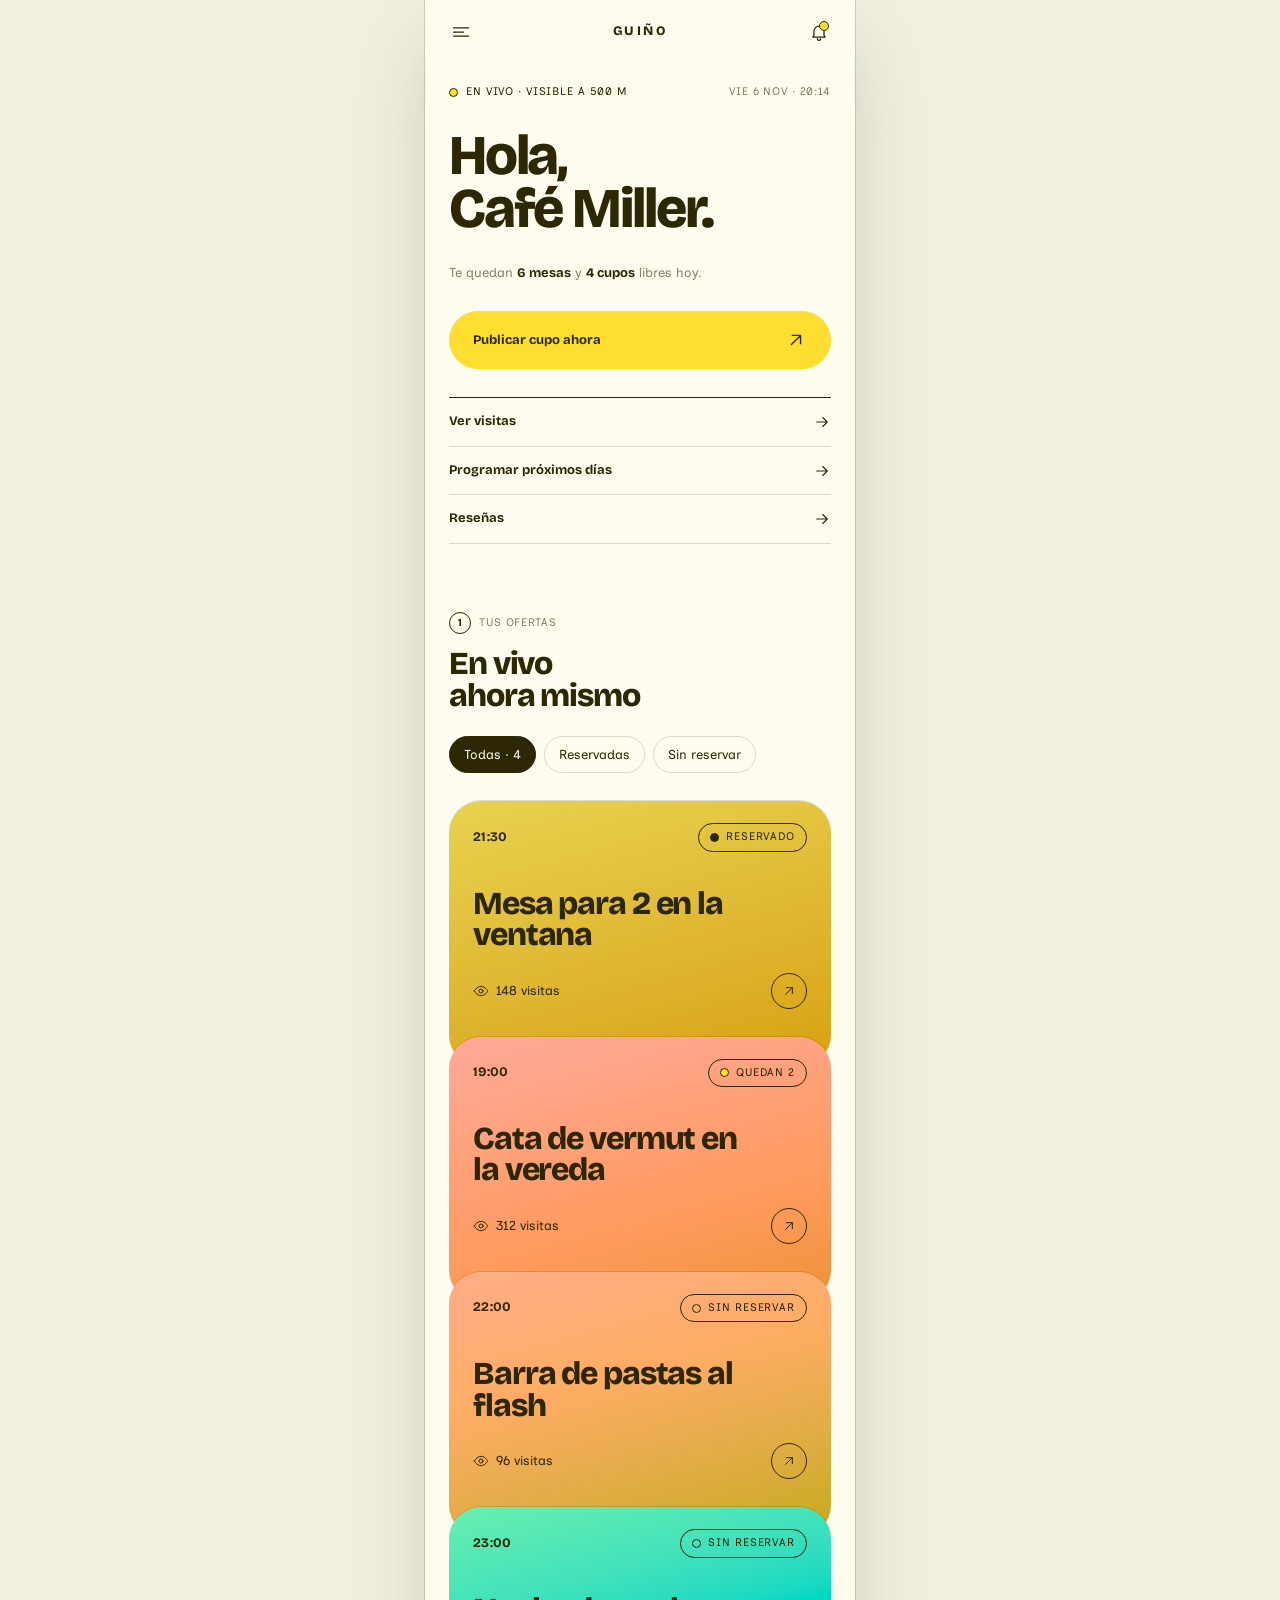
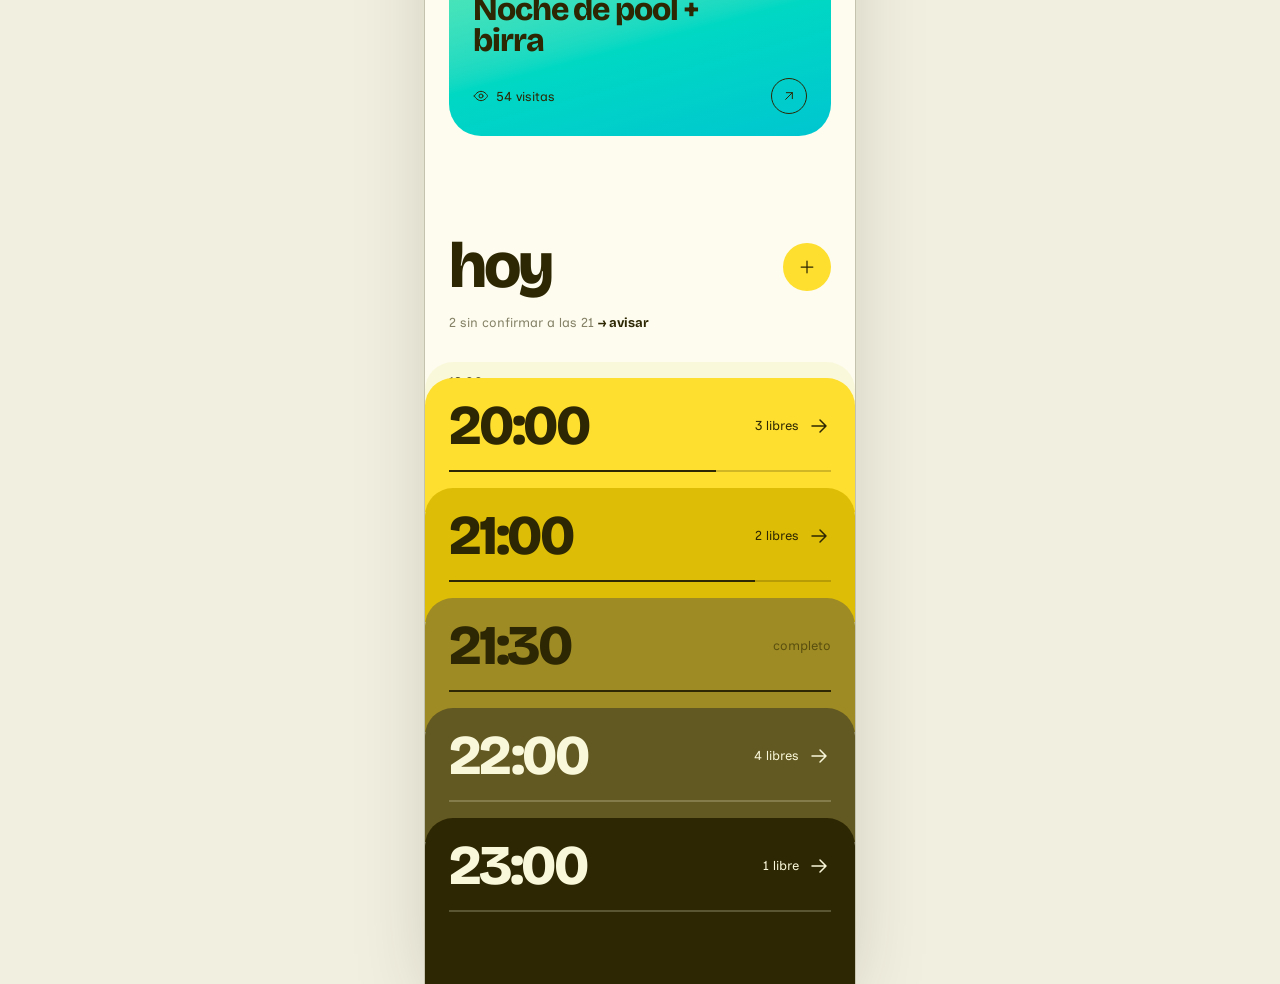
==== commit 73f0354c: "rediseño marte" ====
--- a/index.html
+++ b/index.html
@@ -26,37 +26,45 @@
 
   <main>
     <!-- ============ INICIO ============ -->
-    <section id="inicio" class="section hero" data-section="inicio">
+    <section id="inicio" class="section hero" data-section="inicio" data-view="home">
       <div class="live-row">
         <span class="live-pill" id="livePill"><i></i> EN VIVO · visible a 500 m</span>
         <span class="date">Vie 6 nov · 20:14</span>
       </div>
-      <h1 class="h-display">Hola,<br><span class="hl">Café Miller.</span></h1>
-      <p class="lead">Te quedan <b>6 mesas</b> y <b>4 cupos</b> libres para hoy. Hacé un guiño y llenalos antes de las 22&nbsp;h.</p>
+      <h1 class="h-display">Hola,<br>Café Miller.</h1>
+      <p class="lead">Te quedan <b>6 mesas</b> y <b>4 cupos</b> libres hoy.</p>
       <button class="btn btn-sol btn-xl" data-open-sheet>
         Publicar cupo ahora
         <svg class="arrow" viewBox="0 0 24 24"><path d="M7 17 17 7M8 7h9v9"/></svg>
       </button>
-    </section>
-
-    <!-- KPIs -->
-    <section class="kpis" aria-label="Resumen de hoy">
-      <article class="kpi kpi-dark">
-        <span class="kpi-label">Visitas hoy</span>
+
+      <!-- Atajos a las otras pantallas -->
+      <nav class="quick" aria-label="Ir a otras áreas">
+        <a href="#visitas"><span>Ver visitas</span><svg viewBox="0 0 24 24"><path d="M5 12h14M13 6l6 6-6 6"/></svg></a>
+        <a href="#futuros"><span>Programar próximos días</span><svg viewBox="0 0 24 24"><path d="M5 12h14M13 6l6 6-6 6"/></svg></a>
+        <a href="#resenas"><span>Reseñas</span><svg viewBox="0 0 24 24"><path d="M5 12h14M13 6l6 6-6 6"/></svg></a>
+      </nav>
+    </section>
+
+    <!-- KPIs: oculto en la home (sin fecha ni contexto claro). Se puede reubicar en Visitas. -->
+    <section class="kpis is-hidden" data-view="home" aria-label="Resumen de hoy">
+      <article class="kpi">
+        <span class="kpi-label">Visitas</span>
         <strong class="kpi-num" data-count="1284">0</strong>
-        <span class="kpi-delta up">▲ 18% vs. viernes pasado</span>
+        <span class="kpi-delta is-hidden">▲ 18% vs. viernes pasado</span>
       </article>
       <article class="kpi">
-        <span class="kpi-label">Reservas por Guiño</span>
+        <span class="kpi-label">Reservas</span>
         <strong class="kpi-num" data-count="23">0</strong>
-        <span class="kpi-delta">61 personas sentadas</span>
+        <span class="kpi-delta is-hidden">61 personas sentadas</span>
       </article>
       <article class="kpi">
-        <span class="kpi-label">Ocupación ahora</span>
+        <span class="kpi-label">Ocupación</span>
         <strong class="kpi-num"><span data-count="72">0</span>%</strong>
-        <div class="meter"><i style="width:72%"></i></div>
+        <div class="meter is-hidden"><i style="width:72%"></i></div>
       </article>
-      <article class="kpi kpi-sol">
+      <!-- Oculto en el rediseño (no se borra): -->
+      <article class="kpi kpi-sol is-hidden">
         <span class="kpi-label">Ingresos por Guiño</span>
         <strong class="kpi-num kpi-num-sm">$486.300</strong>
         <span class="kpi-delta">hoy, hasta ahora</span>
@@ -64,10 +72,10 @@
     </section>
 
     <!-- OFERTAS -->
-    <section class="section" id="ofertas" data-section="inicio">
+    <section class="section" id="ofertas" data-section="inicio" data-view="home">
       <div class="sec-head">
-        <span class="eyebrow">Tus ofertas en vivo</span>
-        <h2 class="h-sec">Lo que se está viendo<br>ahora mismo</h2>
+        <span class="eyebrow"><span class="num">1</span> Tus ofertas</span>
+        <h2 class="h-sec">En vivo<br>ahora mismo</h2>
       </div>
       <div class="filters" role="tablist" aria-label="Filtrar ofertas">
         <button class="chip is-on" data-filter="todas">Todas · <span id="cntTodas">4</span></button>
@@ -78,7 +86,8 @@
     </section>
 
     <!-- ============ ÍNDICE DE VISITAS ============ -->
-    <section class="section band" id="visitas" data-section="visitas">
+    <section class="section band" id="visitas" data-section="visitas" data-view="visitas">
+      <a href="#inicio" class="back">← Inicio</a>
       <div class="sec-head">
         <span class="eyebrow">Índice de visitas</span>
         <h2 class="h-sec">Quién te mira,<br>cuándo y desde dónde</h2>
@@ -136,24 +145,23 @@
     </section>
 
     <!-- ============ CUPOS DE HOY ============ -->
-    <section class="section" id="hoy" data-section="hoy">
-      <div class="sec-head">
-        <span class="eyebrow">Oferta de cupos · hoy</span>
-        <h2 class="h-sec">Tu noche,<br>turno por turno</h2>
-      </div>
-
-      <div class="alert" id="hoy-sinconfirmar">
-        <svg viewBox="0 0 24 24"><path d="M12 8v5M12 16.5v.5"/><circle cx="12" cy="12" r="9"/></svg>
-        <div>
-          <b>2 reservas sin confirmar a las 21:00</b>
-          <p class="sm">Si no confirman en 30 min, liberamos la mesa en Guiño.</p>
-        </div>
-        <button class="btn btn-ghost btn-sm" data-toast="Recordatorio enviado a 2 reservas.">Avisar</button>
-      </div>
+    <section class="section hoy" id="hoy" data-section="hoy" data-view="home">
+      <div class="hoy-head">
+        <h2 class="hoy-title">hoy</h2>
+        <button class="plus" data-open-sheet aria-label="Agregar cupo">
+          <svg viewBox="0 0 24 24"><path d="M12 5v14M5 12h14"/></svg>
+        </button>
+      </div>
+
+      <p class="hoy-pending" id="hoy-sinconfirmar">
+        2 sin confirmar a las 21
+        <button class="hoy-link" data-toast="Recordatorio enviado a 2 reservas.">→ avisar</button>
+      </p>
 
       <ol class="timeline" id="hoy-turnos"><!-- render js --></ol>
 
-      <div class="card waitlist" id="hoy-espera">
+      <!-- La lista de espera ahora se muestra dentro del detalle de la franja (la copia el JS). Esta tarjeta queda oculta, no borrada. -->
+      <div class="card waitlist" id="hoy-espera" hidden>
         <div class="row-between">
           <div>
             <span class="eyebrow dark">Lista de espera</span>
@@ -170,7 +178,8 @@
     </section>
 
     <!-- ============ CUPOS FUTUROS ============ -->
-    <section class="section band" id="futuros" data-section="futuros">
+    <section class="section band" id="futuros" data-section="futuros" data-view="futuros">
+      <a href="#inicio" class="back">← Inicio</a>
       <div class="sec-head">
         <span class="eyebrow">Oferta de cupos futuros</span>
         <h2 class="h-sec">Adelantate:<br>los próximos 7 días</h2>
@@ -190,7 +199,8 @@
     </section>
 
     <!-- ============ RESEÑAS ============ -->
-    <section class="section" id="resenas" data-section="resenas">
+    <section class="section" id="resenas" data-section="resenas" data-view="resenas">
+      <a href="#inicio" class="back">← Inicio</a>
       <div class="sec-head">
         <span class="eyebrow">Lo que dicen</span>
         <h2 class="h-sec h-spoiler">Spoiler:<br><span class="hl">valió el desvío.</span></h2>
--- a/css/styles.css
+++ b/css/styles.css
@@ -1,48 +1,84 @@
 /* =========================================================
-   GUIÑO · Panel de oferentes — sistema visual
-   Paleta y tipografías tomadas del branding (ppt GUIÑO)
+   GUIÑO · Panel de oferentes — sistema visual (v2 minimalista)
+   Base blanco/negro, amarillo solo como detalle,
+   color fuerte SOLO en las tarjetas de ofertas.
    ========================================================= */
 :root {
-  --crema:   #FAF8DB;
-  --sol:     #FEDE2E;
-  --mostaza: #DEBD06;
-  --oliva:   #9E8B23;
-  --musgo:   #625821;
-  --noche:   #2D2703;
-
-  --bg: var(--crema);
-  --ink: var(--noche);
-  --ink-soft: color-mix(in srgb, var(--noche) 62%, transparent);
-  --line: color-mix(in srgb, var(--noche) 14%, transparent);
-  --card: #FFFDEB;
-
+  /* --- Colores base --- */
+  --bg:   #FDFCEE;               /* blanco cálido */
+  --ink:  #2D2703;               /* negro cálido (texto y líneas) */
+  --sol:  #FEDE2E;               /* amarillo: SOLO detalles */
+  --ink-soft: color-mix(in srgb, var(--ink) 58%, transparent);
+  --line: color-mix(in srgb, var(--ink) 16%, transparent);
+
+  /* Alias de la versión anterior (para que nada se rompa) */
+  --crema: var(--bg);
+  --noche: var(--ink);
+  --mostaza: var(--ink);
+  --oliva: var(--ink-soft);
+  --musgo: var(--ink);
+  --card: var(--bg);
+
+  /* --- Tipografía: solo 4 tamaños --- */
   --f-title: "Bricolage Grotesque", system-ui, sans-serif;
   --f-text: "Inclusive Sans", system-ui, sans-serif;
-
-  --r-lg: 28px;
+  --t-xs: 11px;
+  --t-s: 13px;
+  --t-l: 32px;
+  --t-xl: clamp(46px, 13vw, 56px);
+
+  /* --- Degradés de ofertas: MISMA luminosidad y saturación ---
+     Solo cambia el tono (hue). L = luminosidad, C = saturación. */
+  --g-l1: .86;
+  --g-l2: .74;
+  --g-c: .15;
+
+  --r-lg: 32px;
   --r-md: 20px;
   --r-sm: 12px;
-  --gutter: 20px;
+  --gutter: 24px;
   --app-w: 430px;
 }
 
 * { box-sizing: border-box; margin: 0; padding: 0; }
-html { scroll-behavior: smooth; scroll-padding-top: 76px; }
+html { scroll-behavior: smooth; scroll-padding-top: 72px; }
 body {
-  background: #E9E5BE;
+  background: #F1EFE0;
   color: var(--ink);
   font-family: var(--f-text);
-  font-size: 15px;
-  line-height: 1.45;
+  font-size: var(--t-s);
+  font-weight: 400;
+  line-height: 1.5;
   -webkit-font-smoothing: antialiased;
 }
 img { display: block; max-width: 100%; }
 button { font: inherit; color: inherit; background: none; border: 0; cursor: pointer; }
 a { color: inherit; text-decoration: none; }
-svg { width: 22px; height: 22px; fill: none; stroke: currentColor; stroke-width: 2; stroke-linecap: round; stroke-linejoin: round; }
-b, strong { font-weight: 400; font-family: var(--f-title); font-weight: 700; }
-
-/* ---------- Marco de app (en desktop se ve como un teléfono) ---------- */
+svg { width: 20px; height: 20px; fill: none; stroke: currentColor; stroke-width: 1.5; stroke-linecap: round; stroke-linejoin: round; }
+b, strong { font-family: var(--f-title); font-weight: 700; }
+.is-hidden, [hidden] { display: none !important; }
+
+/* ---------- Navegación entre pantallas ---------- */
+.back { display: inline-block; margin-bottom: 28px; font-size: var(--t-s); color: var(--ink-soft); }
+.back:hover { color: var(--ink); }
+.quick { display: grid; border-top: 1px solid var(--ink); }
+.quick a {
+  display: flex; justify-content: space-between; align-items: center;
+  padding: 14px 0; border-bottom: 1px solid var(--line);
+  font-family: var(--f-title); font-weight: 700; font-size: var(--t-s);
+}
+.quick a svg { width: 18px; height: 18px; transition: transform .2s; }
+.quick a:hover svg { transform: translateX(4px); }
+.sec-head.with-plus { display: flex; justify-content: space-between; align-items: flex-end; gap: 16px; }
+.sec-head-text { display: grid; gap: 14px; }
+.plus {
+  flex: none; width: 48px; height: 48px; border-radius: 50%;
+  display: grid; place-items: center;
+  background: var(--sol); transition: transform .12s;
+}
+.plus:active { transform: scale(.94); }
+
+/* ---------- Marco de app ---------- */
 .app {
   position: relative;
   max-width: var(--app-w);
@@ -52,312 +88,351 @@
   overflow-x: clip;
 }
 @media (min-width: 600px) {
-  .app { box-shadow: 0 0 0 1px var(--line), 0 30px 80px -20px rgba(45,39,3,.35); }
+  .app { box-shadow: 0 0 0 1px var(--line), 0 30px 80px -20px rgba(45,39,3,.25); }
 }
 
 /* ---------- Tipografía ---------- */
 .h-display {
-  font-family: var(--f-title);
-  font-weight: 800;
-  font-size: clamp(46px, 14vw, 58px);
-  line-height: .9;
-  letter-spacing: -.035em;
-  text-transform: uppercase;
+  font-family: var(--f-title); font-weight: 800;
+  font-size: var(--t-xl); line-height: .95; letter-spacing: -.04em;
 }
 .h-sec {
-  font-family: var(--f-title);
-  font-weight: 700;
-  font-size: 30px;
-  line-height: 1;
-  letter-spacing: -.03em;
-  text-transform: uppercase;
-}
-.h-card { font-family: var(--f-title); font-weight: 700; font-size: 20px; letter-spacing: -.02em; line-height: 1.1; }
-.hl { color: var(--mostaza); }
+  font-family: var(--f-title); font-weight: 800;
+  font-size: var(--t-l); line-height: 1; letter-spacing: -.035em;
+}
+.h-card { font-family: var(--f-title); font-weight: 800; font-size: var(--t-l); letter-spacing: -.03em; line-height: 1; }
+.hl { color: inherit; }
 .eyebrow {
-  display: inline-block;
-  font-family: var(--f-title);
-  font-size: 11px;
-  font-weight: 700;
-  letter-spacing: .14em;
-  text-transform: uppercase;
-  color: var(--oliva);
-}
-.eyebrow.dark { color: var(--musgo); }
-.lead { font-size: 17px; font-weight: 300; max-width: 30ch; }
-.sm { font-size: 13px; }
+  display: inline-flex; align-items: center; gap: 8px;
+  font-family: var(--f-text); font-size: var(--t-xs); font-weight: 400;
+  letter-spacing: .08em; text-transform: uppercase; color: var(--ink-soft);
+}
+.eyebrow.dark { color: var(--ink-soft); }
+.lead { font-size: var(--t-s); max-width: 34ch; color: var(--ink-soft); }
+.lead b { color: var(--ink); }
+.sm { font-size: var(--t-s); }
 .muted { color: var(--ink-soft); }
+
+/* Círculo con número (elemento gráfico) */
+.num {
+  display: inline-grid; place-items: center;
+  width: 22px; height: 22px; border-radius: 50%;
+  border: 1px solid var(--ink); color: var(--ink);
+  font-family: var(--f-title); font-weight: 700; font-size: var(--t-xs);
+  letter-spacing: 0; line-height: 1;
+}
 
 /* ---------- Barra superior ---------- */
 .topbar {
   position: sticky; top: 0; z-index: 20;
   display: flex; align-items: center; justify-content: space-between;
-  padding: 12px 14px;
-  background: color-mix(in srgb, var(--crema) 88%, transparent);
-  backdrop-filter: blur(12px);
-  -webkit-backdrop-filter: blur(12px);
+  padding: 10px 14px;
+  background: color-mix(in srgb, var(--bg) 90%, transparent);
+  backdrop-filter: blur(12px); -webkit-backdrop-filter: blur(12px);
   transition: box-shadow .2s;
 }
 .topbar.is-scrolled { box-shadow: 0 1px 0 var(--line); }
-.wordmark { font-family: var(--f-title); font-weight: 800; font-size: 24px; letter-spacing: -.02em; }
+.wordmark { font-family: var(--f-title); font-weight: 800; font-size: var(--t-s); letter-spacing: .2em; }
 .icon-btn {
   width: 44px; height: 44px; border-radius: 50%;
   display: grid; place-items: center; position: relative;
   transition: background .15s;
 }
-.icon-btn:hover { background: color-mix(in srgb, var(--noche) 7%, transparent); }
+.icon-btn:hover { background: color-mix(in srgb, var(--ink) 6%, transparent); }
 .has-dot::after {
-  content: ""; position: absolute; top: 10px; right: 11px;
-  width: 9px; height: 9px; border-radius: 50%;
-  background: var(--sol); box-shadow: 0 0 0 2px var(--crema), 0 0 0 3px var(--noche);
+  content: ""; position: absolute; top: 11px; right: 12px;
+  width: 8px; height: 8px; border-radius: 50%;
+  background: var(--sol); border: 1px solid var(--ink);
 }
 
 /* ---------- Secciones ---------- */
-.section { padding: 28px var(--gutter) 36px; }
-.band { background: var(--card); border-block: 1px solid var(--line); }
-.sec-head { margin-bottom: 18px; display: grid; gap: 8px; }
+.section { padding: 40px var(--gutter) 48px; }
+.band { background: transparent; border-top: 1px solid var(--line); }
+.sec-head { margin-bottom: 24px; display: grid; gap: 14px; }
 
 /* ---------- Hero ---------- */
-.hero { display: grid; gap: 18px; padding-top: 14px; }
+.hero { display: grid; gap: 28px; padding-top: 20px; padding-bottom: 28px; }
 .live-row { display: flex; justify-content: space-between; align-items: center; }
 .live-pill {
   display: inline-flex; align-items: center; gap: 8px;
-  font-family: var(--f-title); font-weight: 700; font-size: 11px; letter-spacing: .08em;
-  padding: 7px 12px; border-radius: 99px; background: var(--noche); color: var(--sol);
-}
-.live-pill i { width: 8px; height: 8px; border-radius: 50%; background: var(--sol); animation: pulse 1.6s infinite; }
-.live-pill.is-off { background: var(--line); color: var(--ink-soft); }
-.live-pill.is-off i { background: var(--ink-soft); animation: none; }
-@keyframes pulse { 0%{box-shadow:0 0 0 0 rgba(254,222,46,.7)} 70%{box-shadow:0 0 0 9px rgba(254,222,46,0)} 100%{box-shadow:0 0 0 0 rgba(254,222,46,0)} }
-.date { font-size: 13px; color: var(--ink-soft); }
+  font-family: var(--f-text); font-size: var(--t-xs); letter-spacing: .08em; text-transform: uppercase;
+}
+.live-pill i {
+  width: 9px; height: 9px; border-radius: 50%;
+  background: var(--sol); border: 1px solid var(--ink);
+  animation: pulse 1.8s infinite;
+}
+.live-pill.is-off { color: var(--ink-soft); }
+.live-pill.is-off i { background: transparent; border-color: var(--ink-soft); animation: none; }
+@keyframes pulse { 0%{box-shadow:0 0 0 0 rgba(254,222,46,.9)} 70%{box-shadow:0 0 0 8px rgba(254,222,46,0)} 100%{box-shadow:0 0 0 0 rgba(254,222,46,0)} }
+.date { font-size: var(--t-xs); letter-spacing: .08em; text-transform: uppercase; color: var(--ink-soft); }
 
 /* ---------- Botones ---------- */
 .btn {
   display: inline-flex; align-items: center; justify-content: center; gap: 10px;
-  font-family: var(--f-title); font-weight: 700; letter-spacing: -.01em;
-  border-radius: 99px; padding: 12px 18px;
+  font-family: var(--f-title); font-weight: 700; font-size: var(--t-s);
+  border-radius: 99px; padding: 11px 18px;
   transition: transform .12s, background .15s;
 }
 .btn:active { transform: scale(.97); }
-.btn-xl { width: 100%; padding: 18px 22px; font-size: 18px; justify-content: space-between; }
-.btn-sm { padding: 8px 14px; font-size: 13px; }
-.btn-sol { background: var(--sol); color: var(--noche); box-shadow: inset 0 -3px 0 var(--mostaza); }
+.btn-xl { width: 100%; padding: 18px 24px; font-size: var(--t-s); justify-content: space-between; }
+.btn-sm { padding: 9px 16px; }
+.btn-sol { background: var(--sol); color: var(--ink); }          /* botón principal */
 .btn-sol:hover { background: #ffe54f; }
-.btn-dark { background: var(--noche); color: var(--sol); }
-.btn-ghost { border: 1.5px solid var(--noche); }
-.btn .arrow { width: 26px; height: 26px; stroke-width: 2.4; }
-.link { font-family: var(--f-title); font-weight: 700; font-size: 14px; color: var(--musgo); text-decoration: underline; text-underline-offset: 3px; }
-
-/* ---------- KPIs ---------- */
+.btn-dark { background: var(--ink); color: var(--bg); }
+.btn-ghost { border: 1px solid var(--ink); }
+.btn .arrow { width: 22px; height: 22px; stroke-width: 1.5; }
+.link { font-family: var(--f-title); font-weight: 700; font-size: var(--t-s); text-decoration: underline; text-underline-offset: 4px; }
+
+/* ---------- KPIs: 3 números grandes en una línea ---------- */
 .kpis {
-  display: grid; grid-auto-flow: column; grid-auto-columns: 46%;
-  gap: 10px; overflow-x: auto; padding: 4px var(--gutter) 8px;
-  scroll-snap-type: x mandatory; scroll-padding-inline: var(--gutter); scrollbar-width: none;
-}
-.kpis::-webkit-scrollbar { display: none; }
-.kpi {
-  scroll-snap-align: start;
-  display: grid; gap: 6px; align-content: start;
-  padding: 16px; border-radius: var(--r-md);
-  background: var(--card); border: 1px solid var(--line);
-  min-height: 132px;
-}
-.kpi-dark { background: var(--noche); color: var(--crema); border-color: transparent; }
-.kpi-dark .kpi-label { color: var(--mostaza); }
-.kpi-sol { background: var(--sol); border-color: transparent; }
-.kpi-label { font-size: 12px; color: var(--ink-soft); }
-.kpi-num { font-family: var(--f-title); font-weight: 800; font-size: 40px; line-height: 1; letter-spacing: -.04em; }
-.kpi-num-sm { font-size: 28px; margin-top: 8px; }
-.kpi-delta { font-size: 12px; }
-.kpi-delta.up { color: var(--sol); }
-.meter { height: 6px; border-radius: 9px; background: var(--line); overflow: hidden; margin-top: 6px; }
-.meter i { display: block; height: 100%; background: var(--mostaza); border-radius: inherit; }
+  display: grid; grid-template-columns: repeat(3, 1fr); gap: 16px;
+  margin: 0 var(--gutter); padding: 20px 0 0; border-top: 1px solid var(--ink);
+}
+.kpi { display: grid; gap: 6px; align-content: start; background: none; border: 0; padding: 0; min-height: 0; color: var(--ink); }
+.kpi-label { font-size: var(--t-xs); letter-spacing: .08em; text-transform: uppercase; color: var(--ink-soft); }
+.kpi-num { font-family: var(--f-title); font-weight: 800; font-size: var(--t-l); line-height: 1; letter-spacing: -.04em; }
+.kpi-num-sm { font-size: var(--t-l); }
+.kpi-delta { font-size: var(--t-xs); color: var(--ink-soft); }
+.kpi-delta.up { color: var(--ink-soft); }
+.meter { height: 2px; background: var(--line); margin-top: 6px; }
+.meter i { display: block; height: 100%; background: var(--ink); }
 
 /* ---------- Chips / filtros ---------- */
 .filters, .chips { display: flex; gap: 8px; flex-wrap: wrap; }
-.filters { margin-bottom: 16px; }
+.filters { margin-bottom: 28px; }
 .chip {
-  padding: 9px 14px; border-radius: 99px; font-size: 13px;
-  border: 1.5px solid var(--line); background: transparent;
+  padding: 8px 14px; border-radius: 99px; font-size: var(--t-s);
+  border: 1px solid var(--line); background: transparent;
   transition: background .15s, border-color .15s;
 }
-.chip.is-on { background: var(--noche); color: var(--sol); border-color: var(--noche); }
-
-/* ---------- Ofertas ---------- */
-.offers { display: grid; gap: 18px; }
+.chip.is-on { border-color: var(--ink); background: var(--ink); color: var(--bg); }
+
+/* =========================================================
+   OFERTAS · tarjetas apiladas tipo acordeón con degradé
+   Cada tono define solo 2 matices (--h1 → --h2);
+   luminosidad y saturación vienen de :root, iguales para todas.
+   ========================================================= */
+.offers { display: grid; gap: 0; padding-bottom: 8px; }
 .offer {
-  border-radius: var(--r-lg); overflow: hidden; background: var(--card);
-  border: 1px solid var(--line);
+  --h1: 95; --h2: 82;
+  position: relative;
+  background: linear-gradient(165deg,
+    oklch(var(--g-l1) var(--g-c) var(--h1)),
+    oklch(var(--g-l2) var(--g-c) var(--h2)));
+  border-radius: var(--r-lg);
+  padding: 22px 24px 58px;           /* el espacio de abajo queda tapado por la próxima tarjeta */
+  margin-top: -30px;                 /* solapa con la anterior = efecto acordeón */
+  box-shadow: 0 -1px 0 color-mix(in srgb, var(--ink) 14%, transparent);
   animation: rise .5s both;
 }
+.offer:first-child { margin-top: 0; }
+.offer:last-child { padding-bottom: 22px; }
 @keyframes rise { from { opacity: 0; transform: translateY(14px); } }
-.offer-media { position: relative; aspect-ratio: 4/3.2; }
-.offer-media img { width: 100%; height: 100%; object-fit: cover; }
-.offer-media::after {
-  content: ""; position: absolute; inset: 0;
-  background: linear-gradient(180deg, rgba(45,39,3,0) 45%, rgba(45,39,3,.78));
-}
+
+/* Los 5 tonos del sistema (de lugar a lugar solo cambia el matiz) */
+.tono-cafe   { --h1: 100; --h2: 84; }   /* café vintage: crema → mostaza */
+.tono-vermut { --h1: 28;  --h2: 62; }   /* vermut: rojo → naranja */
+.tono-pasta  { --h1: 38;  --h2: 98; }   /* pastas: tomate → amarillo */
+.tono-pool   { --h1: 160; --h2: 200; }  /* pool/bar nocturno: verde botella → verde azulado */
+.tono-ostras { --h1: 215; --h2: 250; }  /* ostras: celeste → gris perla */
+
+.offer-media { display: none; }          /* ya no usamos foto; queda oculta, no borrada */
+.offer-top { display: flex; justify-content: space-between; align-items: center; margin-bottom: 36px; }
+.offer-hora { font-family: var(--f-title); font-weight: 700; font-size: var(--t-s); letter-spacing: .02em; }
 .offer-status {
-  position: absolute; top: 12px; left: 12px; z-index: 1;
-  font-family: var(--f-title); font-weight: 700; font-size: 11px; letter-spacing: .08em; text-transform: uppercase;
-  padding: 6px 10px; border-radius: 99px;
-}
-.st-reservado { background: var(--sol); color: var(--noche); }
-.st-libre { background: var(--crema); color: var(--noche); }
-.st-ultimos { background: var(--noche); color: var(--sol); }
-.offer-views {
-  position: absolute; top: 12px; right: 12px; z-index: 1;
-  display: inline-flex; align-items: center; gap: 5px;
-  font-size: 12px; color: var(--crema);
-  padding: 6px 10px; border-radius: 99px; background: rgba(45,39,3,.55); backdrop-filter: blur(6px);
-}
-.offer-views svg { width: 15px; height: 15px; }
-.offer-title {
-  position: absolute; left: 16px; right: 16px; bottom: 14px; z-index: 1;
-  color: var(--crema);
-}
-.offer-title h3 { font-family: var(--f-title); font-weight: 800; font-size: 24px; line-height: .95; letter-spacing: -.03em; text-transform: uppercase; }
-.offer-title p { font-size: 13px; opacity: .9; margin-top: 6px; }
-.offer-body { padding: 14px 16px 16px; display: grid; gap: 12px; }
-.offer-meta { display: flex; justify-content: space-between; align-items: center; font-size: 13px; }
-.slots { display: flex; gap: 4px; }
-.slots i { width: 14px; height: 14px; border-radius: 4px; background: var(--line); }
-.slots i.on { background: var(--mostaza); }
-.tip {
-  display: flex; gap: 10px; align-items: flex-start;
-  background: color-mix(in srgb, var(--sol) 40%, transparent);
-  padding: 10px 12px; border-radius: var(--r-sm); font-size: 13px;
-}
-.tip svg { flex: none; width: 18px; height: 18px; margin-top: 1px; }
+  display: inline-flex; align-items: center; gap: 7px;
+  font-size: var(--t-xs); letter-spacing: .08em; text-transform: uppercase;
+  padding: 5px 11px; border-radius: 99px; border: 1px solid var(--ink);
+}
+.offer-status::before { content: ""; width: 7px; height: 7px; border-radius: 50%; border: 1px solid var(--ink); }
+.st-reservado::before { background: var(--ink); }
+.st-libre::before { background: transparent; }
+.st-ultimos::before { background: var(--sol); }
+.offer-name {
+  font-family: var(--f-title); font-weight: 800; font-size: var(--t-l);
+  line-height: .98; letter-spacing: -.035em; max-width: 14ch;
+}
+.offer-foot { display: flex; justify-content: space-between; align-items: center; margin-top: 22px; }
+.offer-views { display: inline-flex; align-items: center; gap: 7px; font-size: var(--t-s); }
+.offer-views svg { width: 16px; height: 16px; }
+.offer-toggle {
+  width: 36px; height: 36px; border-radius: 50%; border: 1px solid var(--ink);
+  display: grid; place-items: center; transition: transform .25s, background .15s;
+}
+.offer-toggle svg { width: 16px; height: 16px; }
+.offer-toggle:hover { background: color-mix(in srgb, var(--ink) 8%, transparent); }
+.offer.is-open .offer-toggle { transform: rotate(90deg); }
+
+/* Detalle (se abre con la flecha): antes visible, ahora oculto hasta que lo pidas */
+.offer-body { display: grid; grid-template-rows: 0fr; visibility: hidden; transition: grid-template-rows .3s ease, visibility .3s; }
+.offer.is-open .offer-body { grid-template-rows: 1fr; visibility: visible; }
+.offer-body-in { overflow: hidden; display: grid; gap: 14px; }
+.offer.is-open .offer-body-in { padding-top: 22px; }
+.offer-sub { font-size: var(--t-s); }
+.offer-meta { display: flex; justify-content: space-between; align-items: center; font-size: var(--t-s); }
+.slots { display: flex; gap: 5px; }
+.slots i { width: 10px; height: 10px; border-radius: 50%; border: 1px solid var(--ink); }
+.slots i.on { background: var(--ink); }
+.tip { display: flex; gap: 10px; align-items: flex-start; font-size: var(--t-s); padding-top: 12px; border-top: 1px solid color-mix(in srgb, var(--ink) 30%, transparent); }
+.tip svg { flex: none; width: 16px; height: 16px; margin-top: 2px; }
 .offer-actions { display: flex; gap: 8px; }
 .offer-actions .btn { flex: 1; }
+.offer .btn-ghost { border-color: var(--ink); }
 
 /* ---------- Segmented ---------- */
-.seg { display: grid; grid-template-columns: repeat(3,1fr); background: var(--line); border-radius: 99px; padding: 4px; margin-bottom: 14px; }
-.seg button { padding: 9px 0; border-radius: 99px; font-size: 14px; transition: background .15s; }
-.seg button.is-on { background: var(--noche); color: var(--sol); font-family: var(--f-title); font-weight: 700; }
-
-/* ---------- Cards genéricas ---------- */
-.card { background: var(--bg); border: 1px solid var(--line); border-radius: var(--r-md); padding: 16px; }
-.band .card { background: var(--crema); }
-.card-dark { background: var(--noche) !important; color: var(--crema); border-color: transparent; }
-.grid-2 { display: grid; gap: 12px; margin-top: 12px; }
+.seg { display: grid; grid-template-columns: repeat(3,1fr); border-bottom: 1px solid var(--line); margin-bottom: 24px; }
+.seg button { padding: 10px 0; font-size: var(--t-s); color: var(--ink-soft); border-bottom: 2px solid transparent; margin-bottom: -1px; transition: color .15s; }
+.seg button.is-on { color: var(--ink); font-family: var(--f-title); font-weight: 700; border-bottom-color: var(--sol); }
+
+/* ---------- Cards genéricas (planas, con línea fina) ---------- */
+.card { background: transparent; border: 0; border-top: 1px solid var(--ink); border-radius: 0; padding: 18px 0 0; }
+.band .card { background: transparent; }
+.card-dark { background: transparent !important; color: var(--ink); border-color: var(--ink); }
+.grid-2 { display: grid; gap: 28px; margin-top: 28px; }
 .row-between { display: flex; justify-content: space-between; align-items: center; gap: 12px; }
-.tag { font-size: 12px; padding: 5px 10px; border-radius: 99px; border: 1px solid var(--line); white-space: nowrap; }
-.tag-sol { background: var(--sol); border-color: transparent; font-family: var(--f-title); font-weight: 700; }
-.big-num { display: block; font-family: var(--f-title); font-weight: 800; font-size: 38px; letter-spacing: -.04em; line-height: 1.05; }
+.tag { font-size: var(--t-xs); letter-spacing: .06em; text-transform: uppercase; padding: 4px 10px; border-radius: 99px; border: 1px solid var(--ink); white-space: nowrap; }
+.tag-sol { background: var(--sol); font-family: var(--f-title); font-weight: 700; }
+.big-num { display: block; font-family: var(--f-title); font-weight: 800; font-size: var(--t-xl); letter-spacing: -.045em; line-height: 1; }
 
 /* ---------- Gráfico de barras ---------- */
-.chart-card { display: grid; gap: 14px; }
+.chart-card { display: grid; gap: 22px; }
 .chart-top { display: flex; justify-content: space-between; align-items: flex-start; }
-.bars { height: 140px; display: flex; align-items: flex-end; gap: 5px; }
+.bars { height: 120px; display: flex; align-items: flex-end; gap: 6px; }
 .bars span {
-  flex: 1; border-radius: 6px 6px 3px 3px;
-  background: color-mix(in srgb, var(--oliva) 35%, transparent);
-  height: var(--h); transition: height .5s cubic-bezier(.2,.8,.2,1), background .2s;
+  flex: 1; border-radius: 99px 99px 0 0;
+  background: color-mix(in srgb, var(--ink) 16%, transparent);
+  height: var(--h); transition: height .5s cubic-bezier(.2,.8,.2,1);
   position: relative;
 }
-.bars span.peak { background: var(--sol); box-shadow: inset 0 -3px 0 var(--mostaza); }
+.bars span.peak { background: var(--ink); }
 .bars span.now::after {
   content: "ahora"; position: absolute; top: -20px; left: 50%; transform: translateX(-50%);
-  font-size: 10px; font-family: var(--f-title); font-weight: 700; color: var(--musgo);
-}
-.bars-axis { display: flex; justify-content: space-between; font-size: 11px; color: var(--ink-soft); margin-top: -6px; }
+  font-size: var(--t-xs); color: var(--ink-soft);
+}
+.bars-axis { display: flex; justify-content: space-between; font-size: var(--t-xs); color: var(--ink-soft); margin-top: -8px; }
 
 /* ---------- Funnel / share ---------- */
-.funnel { margin-top: 12px; display: grid; gap: 12px; }
-.funnel-steps, .share { list-style: none; display: grid; gap: 10px; }
-.funnel-steps li, .share li {
-  display: grid; grid-template-columns: 1fr auto; gap: 4px 10px; font-size: 13px;
-}
-.funnel-steps i, .share i {
-  grid-column: 1 / -1; height: 8px; border-radius: 9px; background: var(--line); position: relative; overflow: hidden;
-}
+.funnel { margin-top: 28px; display: grid; gap: 14px; }
+.funnel-steps, .share { list-style: none; display: grid; gap: 14px; }
+.funnel-steps li, .share li { display: grid; grid-template-columns: 1fr auto; gap: 6px 10px; font-size: var(--t-s); }
+.funnel-steps i, .share i { grid-column: 1 / -1; height: 1px; background: var(--line); position: relative; }
 .funnel-steps i::before, .share i::before {
-  content: ""; position: absolute; inset: 0 auto 0 0; width: max(var(--w), 6px);
-  background: var(--mostaza); border-radius: inherit;
-}
-.share { margin: 12px 0; }
-.share-dark i { background: rgba(250,248,219,.15); }
-.share-dark i::before { background: var(--sol); }
+  content: ""; position: absolute; left: 0; top: -1px; height: 3px; width: max(var(--w), 6px); background: var(--ink);
+}
+.share { margin: 14px 0; }
+.share-dark i { background: var(--line); }
+.share-dark i::before { background: var(--ink); }
 
 /* ---------- Alerta ---------- */
 .alert {
   display: grid; grid-template-columns: auto 1fr auto; gap: 12px; align-items: center;
-  padding: 14px; border-radius: var(--r-md); background: var(--sol); margin-bottom: 18px;
-}
-.alert b { font-size: 14px; }
-
-/* ---------- Timeline (cupos de hoy) ---------- */
-.timeline { list-style: none; display: grid; gap: 0; margin-bottom: 18px; }
-.turn {
-  display: grid; grid-template-columns: 56px 1fr; gap: 12px;
-  padding: 14px 0; border-top: 1px solid var(--line);
-}
-.turn:last-child { border-bottom: 1px solid var(--line); }
-.turn time { font-family: var(--f-title); font-weight: 700; font-size: 18px; letter-spacing: -.02em; }
-.turn.is-past { opacity: .45; }
-.turn-row { display: flex; justify-content: space-between; align-items: center; gap: 8px; }
-.turn-row b { font-size: 15px; }
-.tables { display: flex; gap: 4px; flex-wrap: wrap; margin-top: 8px; }
-.tables i {
-  width: 23px; height: 23px; border-radius: 7px; font-style: normal;
-  display: grid; place-items: center; font-size: 10px;
-  background: var(--noche); color: var(--crema);
-}
-.tables i.free { background: transparent; border: 1.5px dashed var(--oliva); color: var(--musgo); }
-.tables i.guino { background: var(--sol); color: var(--noche); }
-.legend { display: flex; gap: 14px; font-size: 11px; color: var(--ink-soft); margin: -6px 0 14px; flex-wrap: wrap; }
-.legend span { display: inline-flex; gap: 6px; align-items: center; }
-.legend i { width: 12px; height: 12px; border-radius: 4px; background: var(--noche); }
-.legend i.free { background: transparent; border: 1.5px dashed var(--oliva); }
-.legend i.guino { background: var(--sol); }
-.btn-free { padding: 7px 12px; font-size: 12px; border: 1.5px solid var(--noche); border-radius: 99px; font-family: var(--f-title); font-weight: 700; white-space: nowrap; }
-.btn-free.is-done { background: var(--noche); color: var(--sol); }
+  padding: 14px 0; border-block: 1px solid var(--ink); margin-bottom: 24px;
+}
+.alert svg { width: 18px; height: 18px; }
+.alert b { font-size: var(--t-s); }
+
+/* =========================================================
+   CUPOS DE HOY · franjas de color apiladas (acordeón)
+   Solo dos tamaños de texto: gigante (64 / 56 px) y chico (13 px).
+   ========================================================= */
+.section.hoy { padding: 48px 0 0; }                 /* sin margen lateral: las franjas van de borde a borde */
+.hoy-head { display: flex; justify-content: space-between; align-items: flex-end; padding: 0 var(--gutter); }
+.hoy-title { font-family: var(--f-title); font-weight: 800; font-size: 64px; line-height: .8; letter-spacing: -.05em; }
+.hoy-pending { padding: 22px var(--gutter) 28px; font-size: var(--t-s); color: var(--ink-soft); }
+.hoy-link { font-family: var(--f-title); font-weight: 700; color: var(--ink); }
+.timeline { list-style: none; margin: 0; }
+
+.strip {
+  position: relative;                                /* las siguientes quedan encima de las anteriores */
+  background: var(--c); color: var(--ink);
+  margin-top: -24px;                                 /* se superponen 24 px */
+  border-radius: 28px 28px 0 0;
+  padding: 20px var(--gutter) 40px;                  /* los 24 px de abajo quedan tapados por la franja siguiente */
+}
+.strip:first-child { margin-top: 0; }
+.strip:last-child { padding-bottom: 72px; }
+/* Escalones de una misma familia: de claro (temprano) a oscuro (tarde) */
+.c0 { --c: #FAF8DB; }
+.c1 { --c: #FEDE2E; }
+.c2 { --c: #DEBD06; }
+.c3 { --c: #9E8B23; }
+.c4 { --c: #625821; color: #FAF8DB; }                /* fondo oscuro → texto crema */
+.c5 { --c: #2D2703; color: #FAF8DB; }
+
+.strip-row { display: flex; justify-content: space-between; align-items: center; gap: 12px; }
+.strip-toggle { flex: 1; text-align: left; padding: 0; }
+.strip time { display: block; font-family: var(--f-title); font-weight: 800; font-size: 56px; line-height: 1; letter-spacing: -.045em; }
+.strip-go { display: inline-flex; align-items: center; gap: 8px; font-size: var(--t-s); padding: 8px 0 8px 12px; }
+.strip-go svg { width: 24px; height: 24px; transition: transform .2s; }
+.strip-go:hover svg { transform: translateX(4px); }
+.strip-full { font-size: var(--t-s); opacity: .6; }
+
+/* Ocupación: barra fina, sin leyenda */
+.strip-bar { height: 2px; margin-top: 16px; background: color-mix(in srgb, currentColor 22%, transparent); }
+.strip-bar i { display: block; height: 100%; background: currentColor; }
+
+/* Turno pasado: franja achicada, solo la hora */
+.strip.is-past { padding: 0 var(--gutter); height: 64px; }   /* 64 − 24 de solape = 40 px visibles */
+.strip.is-past:first-child { height: 40px; }
+.strip.is-past time { font-size: var(--t-s); font-weight: 700; letter-spacing: 0; line-height: 40px; }
+
+/* Detalle: cerrado por defecto, se abre al tocar la hora */
+.strip-detail { display: grid; grid-template-rows: 0fr; visibility: hidden; transition: grid-template-rows .3s ease, visibility .3s; }
+.strip.is-open .strip-detail { grid-template-rows: 1fr; visibility: visible; }
+.strip-detail-in { overflow: hidden; display: grid; gap: 12px; font-size: var(--t-s); }
+.strip.is-open .strip-detail-in { padding-top: 22px; }
+.strip .muted { color: inherit; opacity: .65; }
+.strip .av { display: none; }
+.strip .wl { gap: 10px; }
+.strip .wl li { grid-template-columns: 1fr auto; }
+.strip .wl .btn { background: none; color: inherit; padding: 0; border-radius: 0; font-size: var(--t-s); }
+.strip .wl .btn::after { content: " →"; }
+.strip-done, .strip-go.is-done { font-family: var(--f-title); font-weight: 700; }
 
 /* ---------- Lista de espera ---------- */
-.waitlist { display: grid; gap: 14px; }
-.wl { list-style: none; display: grid; gap: 12px; }
+.waitlist { display: grid; gap: 18px; margin-top: 28px; }
+.wl { list-style: none; display: grid; gap: 14px; }
 .wl li { display: grid; grid-template-columns: auto 1fr auto; gap: 12px; align-items: center; }
 .wl li div { display: grid; }
 .av {
-  width: 40px; height: 40px; border-radius: 50%; display: grid; place-items: center;
-  background: var(--c); font-family: var(--f-title); font-weight: 700; font-size: 13px;
+  width: 36px; height: 36px; border-radius: 50%; display: grid; place-items: center;
+  background: transparent; border: 1px solid var(--ink);
+  font-family: var(--f-title); font-weight: 700; font-size: var(--t-xs);
 }
 
 /* ---------- Cupos futuros ---------- */
 .days {
-  display: grid; grid-auto-flow: column; grid-auto-columns: 62px; gap: 8px;
-  overflow-x: auto; scrollbar-width: none; margin: 0 calc(-1 * var(--gutter)) 14px; padding: 2px var(--gutter);
+  display: grid; grid-auto-flow: column; grid-auto-columns: 54px; gap: 8px;
+  overflow-x: auto; scrollbar-width: none; margin: 0 calc(-1 * var(--gutter)) 24px; padding: 2px var(--gutter);
 }
 .days::-webkit-scrollbar { display: none; }
-.day {
-  display: grid; justify-items: center; gap: 2px; padding: 10px 0 12px;
-  border-radius: 18px; border: 1.5px solid var(--line); background: var(--crema);
-}
-.day small { font-size: 11px; color: var(--ink-soft); text-transform: uppercase; letter-spacing: .06em; }
-.day b { font-size: 22px; line-height: 1.1; }
-.day .dem { width: 22px; height: 4px; border-radius: 4px; background: var(--line); margin-top: 4px; }
-.day .dem.alta { background: var(--mostaza); }
-.day .dem.media { background: var(--oliva); }
-.day.is-on { background: var(--noche); color: var(--sol); border-color: var(--noche); }
-.day.is-on small { color: var(--mostaza); }
-.forecast { display: grid; gap: 10px; }
-.forecast .big-num { font-size: 30px; }
+.day { display: grid; justify-items: center; gap: 2px; padding: 10px 0 12px; border-radius: 99px; border: 1px solid var(--line); background: transparent; }
+.day small { font-size: var(--t-xs); color: var(--ink-soft); text-transform: uppercase; letter-spacing: .06em; }
+.day b { font-size: var(--t-s); line-height: 1.2; }
+.day .dem { width: 6px; height: 6px; border-radius: 50%; background: var(--line); margin-top: 4px; }
+.day .dem.alta { background: var(--ink); }
+.day .dem.media { background: transparent; border: 1px solid var(--ink); }
+.day.is-on { border-color: var(--ink); background: var(--ink); color: var(--bg); }
+.day.is-on small { color: var(--bg); opacity: .7; }
+.day.is-on .dem { background: var(--sol); border-color: var(--sol); }
+.forecast { display: grid; gap: 14px; }
+.forecast .big-num { font-size: var(--t-l); }
 .fc-grid { display: grid; grid-template-columns: repeat(3,1fr); gap: 8px; }
-.fc-grid div { background: var(--card); border-radius: var(--r-sm); padding: 10px; display: grid; gap: 2px; }
-.fc-grid b { font-size: 18px; }
-.fc-grid span { font-size: 11px; color: var(--ink-soft); }
-.list-head { margin: 22px 0 12px; }
-.sched { display: grid; gap: 10px; }
+.fc-grid div { padding: 10px 0 0; border-top: 1px solid var(--line); display: grid; gap: 2px; }
+.fc-grid b { font-size: var(--t-s); }
+.fc-grid span { font-size: var(--t-xs); color: var(--ink-soft); }
+.list-head { margin: 32px 0 14px; }
+.list-head .h-card { font-size: var(--t-s); letter-spacing: 0; }
+.sched { display: grid; gap: 0; }
 .sched-item {
-  display: grid; grid-template-columns: 64px 1fr auto; gap: 12px; align-items: center;
-  padding: 10px; border-radius: var(--r-md); background: var(--crema); border: 1px solid var(--line);
-}
-.sched-item img { width: 64px; height: 64px; border-radius: 14px; object-fit: cover; }
+  display: grid; grid-template-columns: 1fr auto; gap: 12px; align-items: center;
+  padding: 14px 0; border-top: 1px solid var(--line);
+}
+.sched-item img { display: none; }       /* fotos ocultas */
 .sched-item div { display: grid; gap: 2px; }
-.sched-item b { font-size: 15px; }
-.empty { padding: 18px; text-align: center; border: 1.5px dashed var(--oliva); border-radius: var(--r-md); color: var(--musgo); font-size: 14px; }
+.sched-item b { font-size: var(--t-s); }
+.empty { padding: 18px 0; border-top: 1px solid var(--line); color: var(--ink-soft); font-size: var(--t-s); }
 
 /* ---------- Reseñas ---------- */
 .reviews {
@@ -366,132 +441,109 @@
   margin: 0 calc(-1 * var(--gutter)); padding: 0 var(--gutter) 4px;
 }
 .reviews::-webkit-scrollbar { display: none; }
-.review { scroll-snap-align: start; padding: 18px; border-radius: var(--r-lg); background: var(--noche); color: var(--crema); display: grid; gap: 12px; align-content: start; }
-.review blockquote { font-size: 16px; font-weight: 300; line-height: 1.4; }
-.review figcaption { font-size: 12px; opacity: .8; }
-.review-sol { background: var(--sol); color: var(--noche); }
-.stars { color: var(--sol); letter-spacing: 2px; font-size: 14px; }
-.review-sol .stars { color: var(--noche); }
-.rating-sum { display: flex; align-items: center; gap: 14px; margin-top: 18px; }
-.rating-sum > strong { font-size: 48px; letter-spacing: -.04em; line-height: 1; }
+.review { scroll-snap-align: start; padding: 18px 0 0; border-top: 1px solid var(--ink); display: grid; gap: 12px; align-content: start; }
+.review blockquote { font-size: var(--t-s); line-height: 1.5; }
+.review figcaption { font-size: var(--t-xs); color: var(--ink-soft); }
+.review-sol { background: transparent; }
+.stars { color: var(--ink); letter-spacing: 2px; font-size: var(--t-xs); }
+.rating-sum { display: flex; align-items: center; gap: 14px; margin-top: 28px; }
+.rating-sum > strong { font-size: var(--t-xl); letter-spacing: -.045em; line-height: 1; }
 .rating-sum div { display: grid; }
-.rating-sum .stars { color: var(--mostaza); }
-
-/* ---------- Cierre ---------- */
-.outro { position: relative; height: 460px; overflow: hidden; margin-bottom: 0; }
-.outro img { width: 100%; height: 100%; object-fit: cover; object-position: 30% center; }
-.outro-type {
-  position: absolute; right: 16px; top: 28px; text-align: right;
-  font-family: var(--f-title); font-weight: 800; font-size: 40px; line-height: .88; letter-spacing: -.03em; text-transform: uppercase;
-  color: var(--sol);
-  text-shadow: 0 2px 20px rgba(45,39,3,.25);
-}
-.outro-tag {
-  position: absolute; left: 16px; bottom: 18px;
-  font-family: var(--f-title); font-weight: 700; font-size: 12px; letter-spacing: .12em; text-transform: uppercase;
-  color: var(--noche); background: var(--sol); padding: 7px 12px; border-radius: 99px;
-}
+
+/* ---------- Cierre (oculto en el rediseño; no se borra) ---------- */
+.outro { display: none; }
 
 /* ---------- FAB ---------- */
 .fab {
   position: fixed; z-index: 15;
   bottom: calc(20px + env(safe-area-inset-bottom));
   right: max(20px, calc((100vw - var(--app-w)) / 2 + 20px));
-  width: 60px; height: 60px; border-radius: 50%;
-  background: var(--sol); color: var(--noche); display: grid; place-items: center;
-  box-shadow: inset 0 -3px 0 var(--mostaza), 0 10px 30px -6px rgba(45,39,3,.45);
+  width: 56px; height: 56px; border-radius: 50%;
+  background: var(--sol); color: var(--ink); display: grid; place-items: center;
+  border: 1px solid var(--ink);
   transform: scale(0); transition: transform .25s cubic-bezier(.3,1.4,.6,1);
 }
 .fab.is-visible { transform: scale(1); }
-.fab svg { width: 28px; height: 28px; stroke-width: 2.6; }
-
-/* ---------- Menú lateral ---------- */
-.scrim {
-  position: fixed; inset: 0; z-index: 30; background: rgba(45,39,3,.45);
-  opacity: 0; transition: opacity .25s;
-}
+.fab svg { width: 24px; height: 24px; }
+
+/* ---------- Menú lateral (ahora claro) ---------- */
+.scrim { position: fixed; inset: 0; z-index: 30; background: rgba(45,39,3,.35); opacity: 0; transition: opacity .25s; }
 .scrim.is-on { opacity: 1; }
 .drawer {
   position: fixed; z-index: 31; top: 0; bottom: 0;
   left: max(0px, calc((100vw - var(--app-w)) / 2));
   width: min(84%, calc(var(--app-w) * .84));
-  background: var(--noche); color: var(--crema);
-  padding: 18px 18px 24px; display: flex; flex-direction: column; gap: 18px;
+  background: var(--bg); color: var(--ink);
+  padding: 18px 24px 24px; display: flex; flex-direction: column; gap: 28px;
   overflow-y: auto;
   transform: translateX(-105%); transition: transform .32s cubic-bezier(.2,.8,.2,1);
   visibility: hidden;
 }
 @media (max-width: 430px) { .drawer { width: 84%; } }
 .drawer.is-open { transform: none; visibility: visible; }
-.drawer-head { display: grid; grid-template-columns: 48px 1fr auto; gap: 12px; align-items: center; padding-bottom: 16px; border-bottom: 1px solid rgba(250,248,219,.15); }
-.drawer-head img { width: 48px; height: 48px; border-radius: 14px; object-fit: cover; }
+.drawer-head { display: grid; grid-template-columns: 1fr auto; gap: 12px; align-items: center; padding-bottom: 18px; border-bottom: 1px solid var(--ink); }
+.drawer-head img { display: none; }
 .drawer-head div { display: grid; }
-.drawer-head .sm { color: var(--mostaza); }
-.drawer .icon-btn:hover { background: rgba(250,248,219,.08); }
-.nav { list-style: none; display: grid; gap: 4px; }
+.drawer-head b { font-size: var(--t-s); }
+.drawer-head .sm { color: var(--ink-soft); font-size: var(--t-xs); }
+.nav { list-style: none; display: grid; gap: 2px; }
 .nav > li > a {
-  display: flex; align-items: baseline; gap: 12px;
-  font-family: var(--f-title); font-weight: 700; font-size: 24px; letter-spacing: -.02em;
-  padding: 8px 10px; border-radius: 14px; transition: background .15s, color .15s;
-}
-.nav > li > a:hover { background: rgba(250,248,219,.06); }
-.nav > li > a.is-active { background: var(--sol); color: var(--noche); }
-.nav .n { font-size: 11px; letter-spacing: .08em; opacity: .6; width: 18px; }
-.badge { font-style: normal; font-size: 11px; background: var(--sol); color: var(--noche); border-radius: 99px; padding: 2px 8px; align-self: center; margin-left: auto; }
-.nav > li > a.is-active .badge { background: var(--noche); color: var(--sol); }
-.sub { list-style: none; display: flex; flex-wrap: wrap; gap: 6px; padding: 4px 10px 8px 40px; }
-.sub a { font-size: 12px; padding: 5px 10px; border-radius: 99px; border: 1px solid rgba(250,248,219,.22); color: rgba(250,248,219,.85); }
-.sub a:hover { border-color: var(--sol); color: var(--sol); }
-.nav-secondary { list-style: none; display: grid; gap: 2px; padding-top: 14px; border-top: 1px solid rgba(250,248,219,.15); }
-.nav-secondary a { display: block; padding: 8px 10px; font-size: 15px; color: rgba(250,248,219,.8); }
-.switch-row {
-  margin-top: auto; display: flex; align-items: center; justify-content: space-between; gap: 12px;
-  padding: 14px; border-radius: var(--r-md); background: rgba(250,248,219,.07); cursor: pointer;
-}
+  display: flex; align-items: center; gap: 14px;
+  font-family: var(--f-title); font-weight: 800; font-size: var(--t-l); letter-spacing: -.035em; line-height: 1.1;
+  padding: 8px 0; transition: opacity .15s;
+}
+.nav > li > a:hover { opacity: .6; }
+.nav .n { display: inline-grid; place-items: center; width: 22px; height: 22px; flex: none; border-radius: 50%; border: 1px solid var(--ink); font-size: var(--t-xs); letter-spacing: 0; font-weight: 700; }
+.nav > li > a.is-active .n { background: var(--sol); }
+.badge { font-style: normal; font-family: var(--f-title); font-weight: 700; font-size: var(--t-xs); border: 1px solid var(--ink); border-radius: 99px; padding: 1px 8px; margin-left: auto; letter-spacing: 0; }
+.nav > li > a.is-active .badge { background: var(--sol); }
+.sub { list-style: none; display: none; }       /* sub-enlaces ocultos para un menú limpio; siguen en el HTML */
+.nav-secondary { list-style: none; display: grid; gap: 2px; padding-top: 18px; border-top: 1px solid var(--line); }
+.nav-secondary a { display: block; padding: 6px 0; font-size: var(--t-s); color: var(--ink-soft); }
+.switch-row { margin-top: auto; display: flex; align-items: center; justify-content: space-between; gap: 12px; padding-top: 18px; border-top: 1px solid var(--ink); cursor: pointer; }
 .switch-row > span:first-child { display: grid; }
-.switch-row .sm { color: var(--mostaza); }
+.switch-row .sm { color: var(--ink-soft); font-size: var(--t-xs); }
 .switch-row input { position: absolute; opacity: 0; pointer-events: none; }
-.switch { width: 50px; height: 30px; border-radius: 99px; background: rgba(250,248,219,.2); position: relative; transition: background .2s; flex: none; }
-.switch::after { content: ""; position: absolute; top: 3px; left: 3px; width: 24px; height: 24px; border-radius: 50%; background: var(--crema); transition: transform .2s; }
+.switch { width: 44px; height: 26px; border-radius: 99px; border: 1px solid var(--ink); position: relative; transition: background .2s; flex: none; }
+.switch::after { content: ""; position: absolute; top: 3px; left: 3px; width: 18px; height: 18px; border-radius: 50%; background: var(--ink); transition: transform .2s; }
 .switch-row input:checked + .switch { background: var(--sol); }
-.switch-row input:checked + .switch::after { transform: translateX(20px); background: var(--noche); }
-.switch-row input:focus-visible + .switch { outline: 2px solid var(--sol); outline-offset: 2px; }
-
-/* ---------- Hoja inferior ---------- */
+.switch-row input:checked + .switch::after { transform: translateX(18px); }
+.switch-row input:focus-visible + .switch { outline: 2px solid var(--ink); outline-offset: 2px; }
+
+/* ---------- Hoja inferior (publicar cupo) ---------- */
 .sheet {
   position: fixed; z-index: 41; bottom: 0;
   left: max(0px, calc((100vw - var(--app-w)) / 2));
   width: min(100%, var(--app-w));
   max-height: 92vh; overflow-y: auto;
-  background: var(--crema); border-radius: 28px 28px 0 0;
-  padding: 10px var(--gutter) calc(22px + env(safe-area-inset-bottom));
+  background: var(--bg); border-radius: var(--r-lg) var(--r-lg) 0 0;
+  padding: 10px var(--gutter) calc(24px + env(safe-area-inset-bottom));
   transform: translateY(105%); transition: transform .34s cubic-bezier(.2,.8,.2,1);
   visibility: hidden;
 }
 .sheet.is-open { transform: none; visibility: visible; }
-.sheet-grip { width: 44px; height: 5px; border-radius: 9px; background: var(--line); margin: 0 auto 8px; }
-.sheet-head { display: flex; justify-content: space-between; align-items: center; margin-bottom: 6px; }
-.sheet-head .h-card { font-size: 26px; text-transform: uppercase; letter-spacing: -.03em; }
-#publishForm { display: grid; gap: 18px; }
+.sheet-grip { width: 40px; height: 3px; border-radius: 9px; background: var(--line); margin: 0 auto 12px; }
+.sheet-head { display: flex; justify-content: space-between; align-items: center; margin-bottom: 14px; }
+#publishForm { display: grid; gap: 22px; }
 fieldset { border: 0; display: grid; gap: 10px; }
-legend { font-family: var(--f-title); font-weight: 700; font-size: 14px; margin-bottom: 10px; }
-.stepper { display: inline-flex; align-items: center; gap: 18px; background: var(--card); border: 1px solid var(--line); border-radius: 99px; padding: 6px; width: max-content; }
-.stepper button { width: 40px; height: 40px; border-radius: 50%; background: var(--noche); color: var(--sol); font-size: 22px; line-height: 1; }
-.stepper output { font-family: var(--f-title); font-weight: 800; font-size: 24px; min-width: 24px; text-align: center; }
-.preview { background: var(--sol); border-radius: var(--r-md); padding: 14px; display: grid; gap: 6px; }
+legend { font-family: var(--f-title); font-weight: 700; font-size: var(--t-s); margin-bottom: 10px; }
+.stepper { display: inline-flex; align-items: center; gap: 18px; width: max-content; }
+.stepper button { width: 38px; height: 38px; border-radius: 50%; border: 1px solid var(--ink); font-size: var(--t-l); line-height: 1; display: grid; place-items: center; }
+.stepper output { font-family: var(--f-title); font-weight: 800; font-size: var(--t-l); min-width: 24px; text-align: center; }
+.preview { border-top: 1px solid var(--ink); padding-top: 14px; display: grid; gap: 6px; }
 
 /* ---------- Toast ---------- */
 .toast {
   position: fixed; z-index: 50; left: 50%; bottom: 96px;
   transform: translate(-50%, 20px); opacity: 0; pointer-events: none;
-  background: var(--noche); color: var(--crema); padding: 12px 18px; border-radius: 99px;
-  font-size: 14px; width: max-content; max-width: min(90vw, 390px); text-align: center;
+  background: var(--ink); color: var(--bg); padding: 12px 18px; border-radius: 99px;
+  font-size: var(--t-s); width: max-content; max-width: min(90vw, 390px); text-align: center;
   transition: opacity .2s, transform .2s;
 }
 .toast.is-on { opacity: 1; transform: translate(-50%, 0); }
 
 /* ---------- Accesibilidad ---------- */
-:focus-visible { outline: 2px solid var(--mostaza); outline-offset: 2px; }
+:focus-visible { outline: 2px solid var(--ink); outline-offset: 2px; }
 @media (prefers-reduced-motion: reduce) {
   *, *::before, *::after { animation: none !important; transition: none !important; }
   html { scroll-behavior: auto; }
